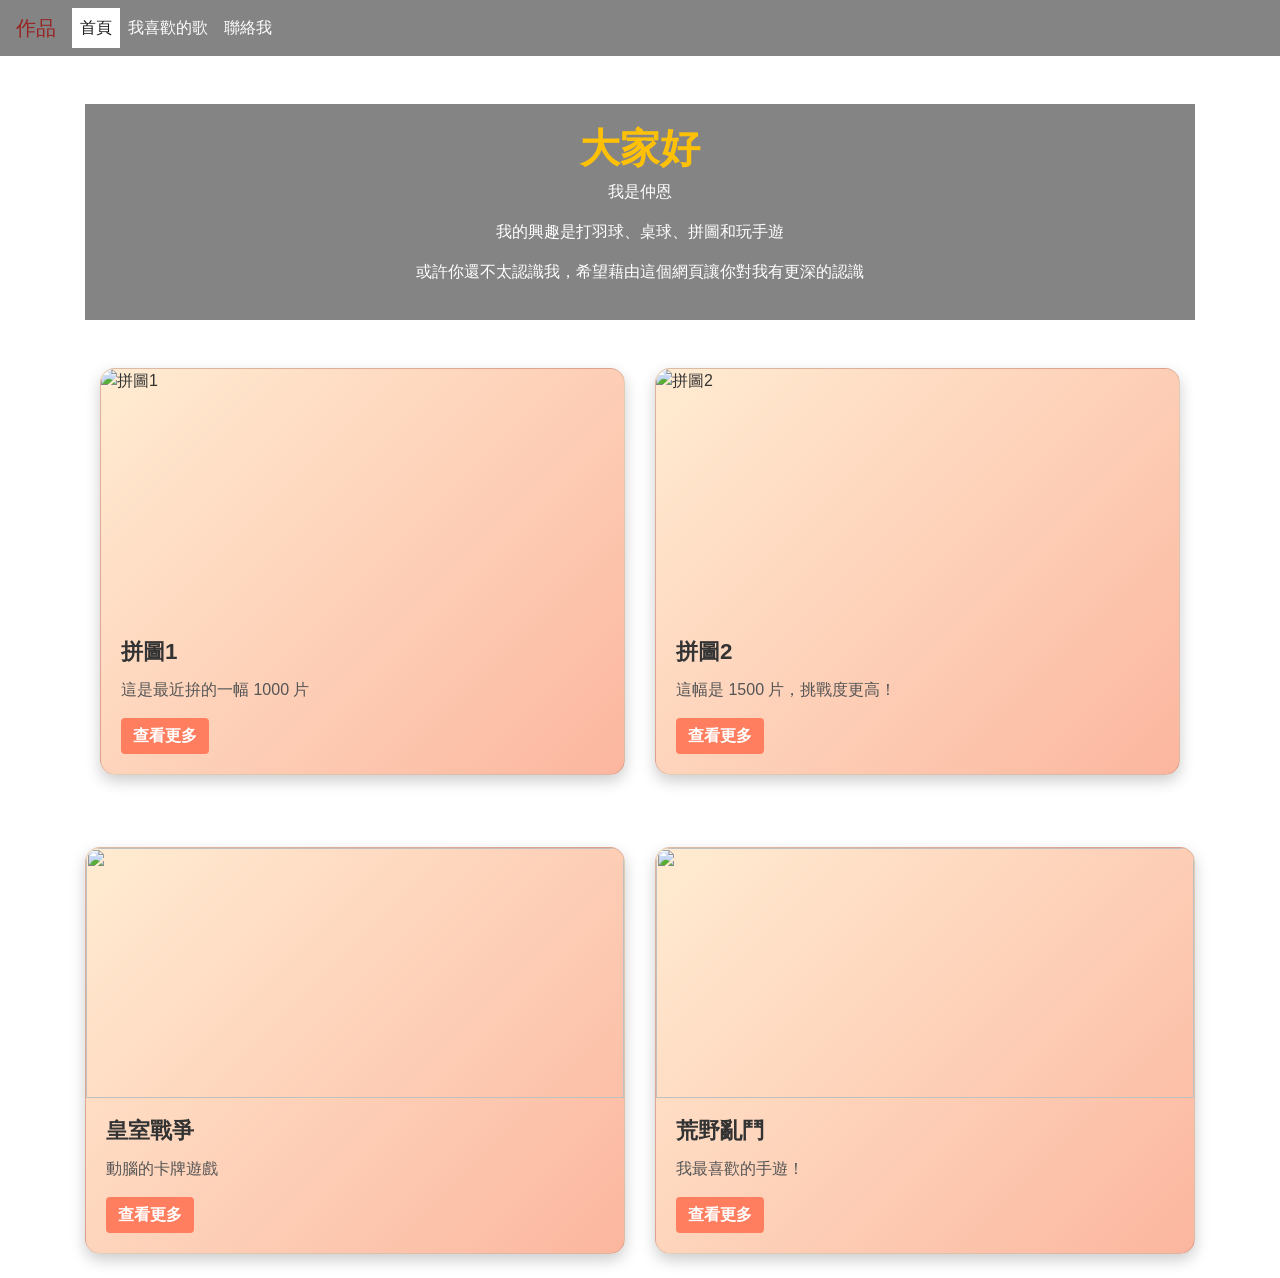
==== index.html @ d2b3e627 "Update index.html" ====
<!doctype html>
<html lang="en">
  <head>
    <!-- Required meta tags -->
    <meta charset="utf-8">
    <meta name="viewport" content="width=device-width, initial-scale=1, shrink-to-fit=no">

    <!-- Bootstrap CSS -->
    <link rel="stylesheet" href="https://cdn.jsdelivr.net/npm/bootstrap@4.6.2/dist/css/bootstrap.min.css" integrity="sha384-xOolHFLEh07PJGoPkLv1IbcEPTNtaed2xpHsD9ESMhqIYd0nLMwNLD69Npy4HI+N" crossorigin="anonymous">
<link rel="stylesheet" href="rwd.css">
    <title>網站主題：仲恩的個人網頁</title>
  </head>
  <body>
    <div class="top">
      <nav class="navbar navbar-expand-lg navbar-light mbg">
        <a class="navbar-brand" href="作品.html">  作品</a>
        <button class="navbar-toggler" type="button" data-toggle="collapse" data-target="#navbarNavDropdown" aria-controls="navbarNavDropdown" aria-expanded="false" aria-label="Toggle navigation">
          <span class="navbar-toggler-icon"></span>
        </button>
        <div class="collapse navbar-collapse" id="navbarNavDropdown">
          <ul class="navbar-nav">
            <li class="nav-item active">
              <a class="nav-link" href="index.html">首頁 <span class="sr-only">(current)</span></a>
            </li>
            <li class="nav-item">
              <a class="nav-link" href="我喜歡的歌.html">我喜歡的歌</a>
            </li>
            <li class="nav-item">
              <a class="nav-link" href="聯絡我.html">聯絡我</a>
            </li>
          </ul>
        </div>
      </nav>
    </div>


    <div class="container ">
        <div class="row">
            <div class="col-12">
                <div class="box text-center mt-5 text-white">
                    <h3 class="text-warning font-weight-bold" style="font-size: 2.5rem;">大家好</h3>
                    
                    <p>我是仲恩</p>
                    <p>我的興趣是打羽球、桌球、拼圖和玩手遊</p>
                    <p>或許你還不太認識我，希望藉由這個網頁讓你對我有更深的認識</p>
                </div>
            </div>
        </div>
    <div>
      <style>
  .card {
    border-radius: 15px;
    box-shadow: 0 4px 12px rgba(0, 0, 0, 0.15);
    transition: transform 0.3s, box-shadow 0.3s;
  }

  .card:hover {
    transform: translateY(-5px);
    box-shadow: 0 8px 20px rgba(0, 0, 0, 0.25);
  }

  .card-img-top {
    border-top-left-radius: 15px;
    border-top-right-radius: 15px;
    height: 250px;
    object-fit: cover;
  }

  .card-title {
    font-weight: bold;
    font-size: 1.3rem;
  }

  .card-text {
    color: #555;
  }

  .btn-primary {
    background-color: #007bff;
    border: none;
    transition: background-color 0.3s;
  }

  .btn-primary:hover {
    background-color: #0056b3;
  }
</style>

<div class="container mt-5">
  <div class="row">
    <!-- 第一張卡片 -->
    <div class="col-md-6 mb-4">
      <div class="card h-100">
        <img src="image/1747643511214 (1).jpg" class="card-img-top" alt="拼圖1">
        <div class="card-body">
          <h5 class="card-title">拼圖1</h5>
          <p class="card-text">這是最近拚的一幅 1000 片</p>
          <a class="btn btn-primary" data-toggle="collapse" href="#more1" role="button" aria-expanded="false" aria-controls="more1">
      查看更多
    </a>

    <!-- 隱藏的內容 -->
    <div class="collapse mt-3" id="more1">
      <div class="card card-body bg-light">
       幽默逗趣的 HEYE 來自德國的拼圖品牌,HEYE 的拼圖充滿無限的想像空間！
專業漫畫家巧妙地將歷史化為一幕幕幽默劇場，用生動的表情和逗趣的動作，在拼圖中講述扣人心弦的故事；更把枯燥的地理變成妙趣橫生的知識冒險。
每一片拼圖，都是跳躍在畫面中的創意，讓你在拼湊過程中發現驚喜，享受歡樂！
      </div>
    </div>
  

        </div>
      </div>
    </div>

    <!-- 第二張卡片 -->
    <div class="col-md-6 mb-4">
      <div class="card h-100">
        <img src="image/987.png" class="card-img-top" alt="拼圖2">
        <div class="card-body">
          <h5 class="card-title">拼圖2</h5>
          <p class="card-text">這幅是 1500 片，挑戰度更高！</p>
          <a class="btn btn-primary" data-toggle="collapse" href="#more2" role="button" aria-expanded="false" aria-controls="more2">
      查看更多
    </a>

    <!-- 隱藏的內容 -->
    <div class="collapse mt-3" id="more2">
      <div class="card card-body bg-light">
        這幅拼圖是動物圖，畫面有白老虎，拼起來時非常放鬆。總共花了我三天時間完成，是目前我最喜歡的一幅！
      </div>
    </div>
  </div>
</div>
        </div>
      </div>
    </div>
  </div>
</div>
<style>
  .card {
    background: linear-gradient(135deg, #ffecd2 0%, #fcb69f 100%);
    color: #333;
    border-radius: 15px;
    box-shadow: 0 6px 15px rgba(0, 0, 0, 0.2);
    transition: transform 0.3s ease, box-shadow 0.3s ease;
  }

  .card:hover {
    transform: scale(1.03);
    box-shadow: 0 10px 25px rgba(0, 0, 0, 0.3);
  }

  .card-img-top {
    height: 250px;
    object-fit: cover;
    border-top-left-radius: 15px;
    border-top-right-radius: 15px;
  }

  .card-title {
    font-weight: bold;
    font-size: 1.4rem;
  }

  .btn-primary {
    background-color: #ff7e5f;
    border: none;
    font-weight: bold;
  }

  .btn-primary:hover {
    background-color: #eb6750;
  }
</style>
<div class="container mt-5">
  <div class="row">
    <!-- 第一張卡片 -->
    <div class="col-md-6 mb-4">
      <div class="card h-100">
        <img src="image/74066bfb0d1c636684b44f51f711irj5.jpg" class="card-img-top" alt="">
        <div class="card-body">
          <h5 class="card-title">皇室戰爭</h5>
          <p class="card-text">動腦的卡牌遊戲</p>
          <a class="btn btn-primary" data-toggle="collapse" href="#more3" role="button" aria-expanded="false" aria-controls="more3">
      查看更多
    </a>

    <!-- 隱藏的內容 -->
    <div class="collapse mt-3" id="more3">
      <div class="card card-body bg-light">
       《部落衝突：皇室戰爭》,簡稱《皇室戰爭》,是一款免費增值的手機戰略遊戲。該遊戲衍生自《部落衝突》,融合了交換卡片、塔防和MOBA等多種元素。遊戲由芬蘭游戲公司Supercell研發,並於2016年3月2日全球發行。遊戲採用Q版畫風。
      </div>
    </div>
  

        </div>
      </div>
    </div>

    <!-- 第二張卡片 -->
    <div class="col-md-6 mb-4">
      <div class="card h-100">
        <img src="image/4419098.jpg" class="card-img-top" alt="">
        <div class="card-body">
          <h5 class="card-title">荒野亂鬥</h5>
          <p class="card-text">我最喜歡的手遊！</p>
          <a class="btn btn-primary" data-toggle="collapse" href="#more4" role="button" aria-expanded="false" aria-controls="more4">
      查看更多
    </a>

    <!-- 隱藏的內容 -->
    <div class="collapse mt-3" id="more4">
      <div class="card card-body bg-light">
        《荒野亂鬥》是由芬蘭電子遊戲開發商Supercell公司開發和發布的一款的手機實時戰略第三人稱射擊遊戲。 2017年6月14日,Supercell通過YouTube上的直播宣布了這款遊戲。它於2017年6月15日在加拿大的iOS應用商店上架,並於2018年1月19日進行公測。
      </div>
    </div>
  </div>
</div>
        </div>
      </div>
    </div>
  </div>
</div>


  


    <!-- Optional JavaScript; choose one of the two! -->

    <!-- Option 1: jQuery and Bootstrap Bundle (includes Popper) -->
    <script src="https://cdn.jsdelivr.net/npm/jquery@3.5.1/dist/jquery.slim.min.js" integrity="sha384-DfXdz2htPH0lsSSs5nCTpuj/zy4C+OGpamoFVy38MVBnE+IbbVYUew+OrCXaRkfj" crossorigin="anonymous"></script>
    <script src="https://cdn.jsdelivr.net/npm/bootstrap@4.6.2/dist/js/bootstrap.bundle.min.js" integrity="sha384-Fy6S3B9q64WdZWQUiU+q4/2Lc9npb8tCaSX9FK7E8HnRr0Jz8D6OP9dO5Vg3Q9ct" crossorigin="anonymous"></script>

    <!-- Option 2: Separate Popper and Bootstrap JS -->
    <!--
    <script src="https://cdn.jsdelivr.net/npm/jquery@3.5.1/dist/jquery.slim.min.js" integrity="sha384-DfXdz2htPH0lsSSs5nCTpuj/zy4C+OGpamoFVy38MVBnE+IbbVYUew+OrCXaRkfj" crossorigin="anonymous"></script>
    <script src="https://cdn.jsdelivr.net/npm/popper.js@1.16.1/dist/umd/popper.min.js" integrity="sha384-9/reFTGAW83EW2RDu2S0VKaIzap3H66lZH81PoYlFhbGU+6BZp6G7niu735Sk7lN" crossorigin="anonymous"></script>
    <script src="https://cdn.jsdelivr.net/npm/bootstrap@4.6.2/dist/js/bootstrap.min.js" integrity="sha384-+sLIOodYLS7CIrQpBjl+C7nPvqq+FbNUBDunl/OZv93DB7Ln/533i8e/mZXLi/P+" crossorigin="anonymous"></script>
    -->
  </body>
</html>
---- rwd.css ----
body{
    background-image: url(image/b70b7fd0-4b43-469c-9d87-980e8a7b8453.jpg);
    background-size: cover;
    background-attachment: fixed;
    background-position: center bottom;
    background-repeat: no-repeat;
    background-color: white;
}
.mbg{
    background-color: rgba(50, 50, 50, 0.6)
}
.navbar-light .navbar-brand {
    color: #992222;
}
.navbar-light .navbar-nav .nav-link  { /*選單文字的顏色*/
	color: #FFFFFF;
}

.navbar-light .navbar-nav .nav-link:hover { /*選單文字 hover*/
	color: rgb(150, 150, 102);
}
.navbar-light .navbar-brand:focus, .navbar-light .navbar-brand:hover {
    color: rgba(170, 97, 23, 0.9);
}
.navbar-light .navbar-nav .active>.nav-link, .navbar-light .navbar-nav .nav-link.active, .navbar-light .navbar-nav .nav-link.show, .navbar-light .navbar-nav .show>.nav-link {
    color: rgba(255, 255, 255, 0.9);
}
.navbar-light .navbar-nav .nav-link:focus, .navbar-light .navbar-nav .nav-link:hover {
    color: rgb(150, 150, 102);
}
.box {
    background-color: rgba(50, 50, 50, 0.6);
    padding: 20px;
}
.navbar-light .navbar-brand:hover {
    color: #1f91cb;
}
.navbar-light .navbar-nav .active>.nav-link, .navbar-light .navbar-nav .nav-link.active, .navbar-light .navbar-nav .nav-link.show, .navbar-light .navbar-nav .show>.nav-link{
	background-color: #FFFFFF;
	color: rgba(0,0,0,.9);
}
.my_photo{
 width:160px;
}
.contract ul{
    padding:0;
    list-style: none;
}
.contract ul li{
    padding:20px 40px;
    display: inline-block;
    font-size: 30px;
}
.contract ul li a{
    color: rgb(255, 255, 255);
     
}
.contract ul li a:hover{
    color: rgb(205, 205, 31);
     
}
.pokempn{
    width:400px;
    padding: 20px;
   
}
.card {
    background: linear-gradient(135deg, #ffecd2 0%, #fcb69f 100%);
    color: #333;
    border-radius: 15px;
    box-shadow: 0 6px 15px rgba(0, 0, 0, 0.2);
    transition: transform 0.3s ease, box-shadow 0.3s ease;
  }

  .card:hover {
    transform: scale(1.03);
    box-shadow: 0 10px 25px rgba(0, 0, 0, 0.3);
  }

  .card-img-top {
    height: 250px;
    object-fit: cover;
    border-top-left-radius: 15px;
    border-top-right-radius: 15px;
  }

  .card-title {
    font-weight: bold;
    font-size: 1.4rem;
  }

  .btn-primary {
    background-color: #ff7e5f;
    border: none;
    font-weight: bold;
  }

  .btn-primary:hover {
    background-color: #eb6750;
  }
  
.icon { 
position: fixed; 
left: 0%; 
top: 80%; 
width: 75px; 

height: 75px; 
background: linear-gradient(to bottom, #FD9C36 0%, #FCBE5C 80%); 
border-radius: 10px; 
box-shadow: 0px 2px 5px rgba(0, 0, 0, 3); 
transform: translate(-50%, -50%); 
} 
.water { 
position: absolute; 
bottom: 0; 
background: rgba(0,190,177,.4); 
width: 75px; 
}
.wavel { 
height: 22px; 
border-top-right-radius: 100% 0px; 
border-top-left-radius: 100% 20px; 
border-bottom-right-radius: 20px; 
border-bottom-left-radius: 20px; 
} 
.wave2 { 
height: 25px; 
border-top-right-radius: 100% 5px; 
border-top-left-radius: 100% 5px; 
border-bottom-right-radius: 20px; 
border-bottom-left-radius: 20px; 
} 
.wave3 { 
height: 20px; 
border-top-right-radius: 100% 15px; 
border-top-left-radius: 100% 0px; 
border-bottom-right-radius: 20px; 
border-bottom-left-radius: 20px; 
} 
.boat { 
position: absolute; 
left: 50%; 
bottom: 8px; 
transform: translate(-50%, -50%); 
background: #EE6648; 
border-bottom-right-radius: 40px; 
border-bottom-left-radius: 40px; 
width: 50px; 
height: 15px; 
}
.sail1 { 
position: absolute; 
left: calc(50% + 12px); 
top: 28px; 
transform: translate(-50%, -50%); 
width: 0; 
height: 0; 
border-style: solid; 
border-width: 30px 0 0 25px; 
border-color: transparent transparent transparent #FFF8ED; 
} 
.sail2 { 
position: absolute; 
left: calc(50% - 14px); 
top: 32px; 
transform: translate(-50%,-50%); 
width: 0; 
height: 0; 
border-style: solid; 
border-width: 0 0 22px 22px; 
border-color: transparent transparent  #FFF8ED transparent; 
} 
.icon { 

animation-name: boxmove;
animation-duration:2s;
animation-iteration-count: infinite; 
animation-direction: alternate;
} 
@keyframes boxmove { 
0% { 
left:100px; 
background:#183; 
} 
25%{ 
background:#388; 
} 
50%{ 
background:#b11; 
transform: scale(2.25) rotate(-350deg); 

} 
100%{ 
left:300px; 
background:#f95;
}
 
}
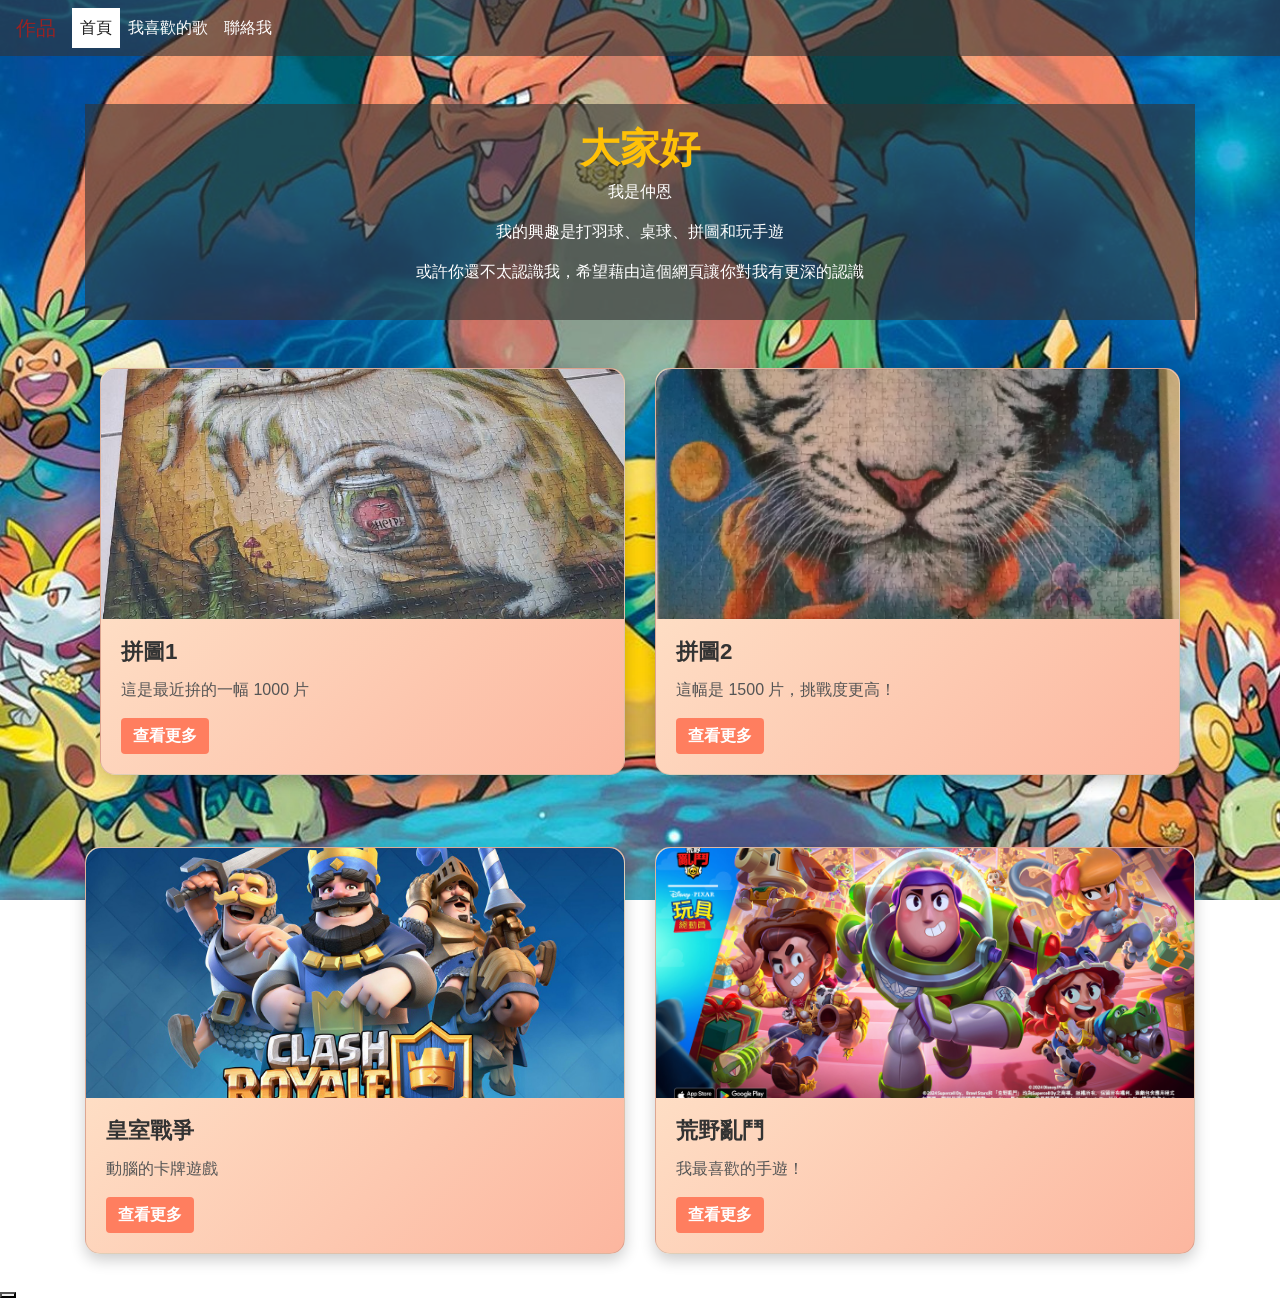
==== commit 0d45664c: "Update index.html" ====
--- a/index.html
+++ b/index.html
@@ -222,6 +222,23 @@
     </div>
   </div>
 </div>
+   <script src="https://ajax.googleapis.com/ajax/libs/jquery/3.3.1/jquery.min.js"></script>
+
+<button type="button" id="BackTop" class="toTop-arrow"></button>
+<script>
+$(function(){
+$('#BackTop').click(function(){
+$('html,body').animate({scrollTop:0}, 333);
+});
+$(window).scroll(function() {
+if ( $(this).scrollTop() > 300 ){
+$('#BackTop').fadeIn(222);
+} else {
+$('#BackTop').stop().fadeOut(222);
+}
+}).scroll();
+});
+</script>
 
 
   
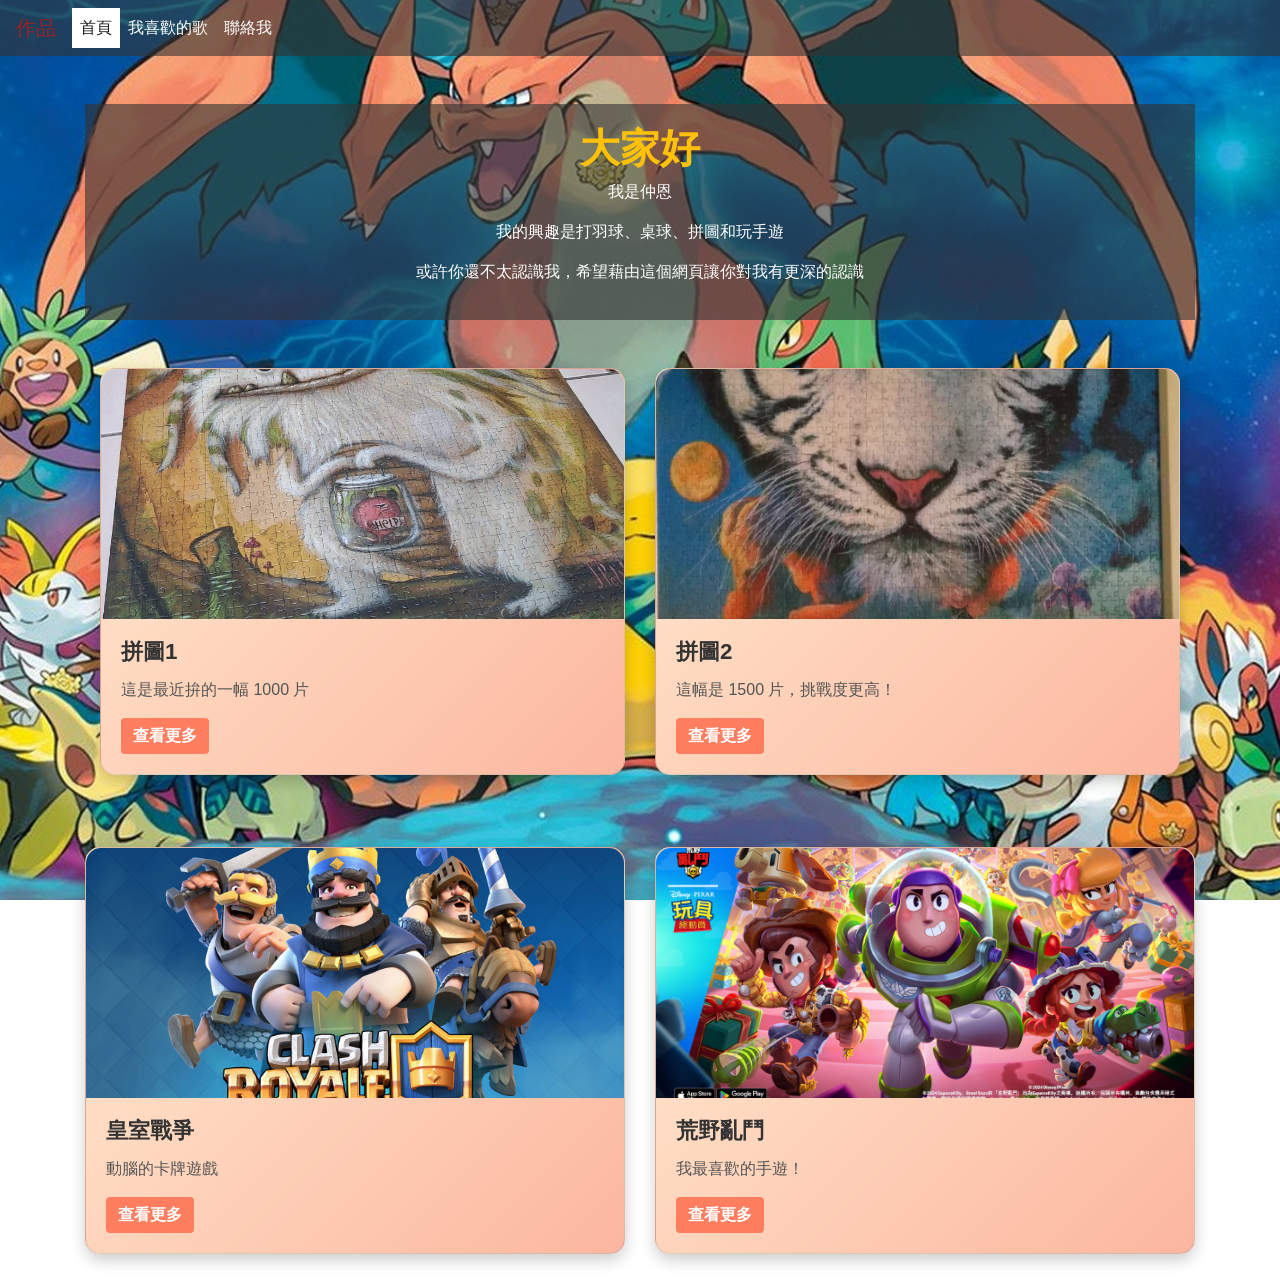
==== commit 4c2d9b3d: "Update index.html" ====
--- a/index.html
+++ b/index.html
@@ -48,6 +48,28 @@
         </div>
     <div>
       <style>
+       #BackTop {
+  position: fixed;
+  bottom: 30px;
+  right: 30px;
+  width: 50px;
+  height: 50px;
+  background: #007bff;
+  color: white;
+  border: none;
+  border-radius: 50%;
+  display: none;
+  cursor: pointer;
+  font-size: 24px;
+  z-index: 9999;
+}
+
+#BackTop::before {
+  content: "↑";
+  display: block;
+  text-align: center;
+  line-height: 50px;
+}
   .card {
     border-radius: 15px;
     box-shadow: 0 4px 12px rgba(0, 0, 0, 0.15);
--- a/rwd.css
+++ b/rwd.css
@@ -197,3 +197,36 @@
 }
  
 }
+/* 40px */
+.toTop-arrow {
+width: 2.5rem;
+height: 2.5rem;
+padding: 0;
+margin: 0;
+border: 0;
+border-radius: 33%;
+opacity: 0.6;
+background: #000;
+cursor: pointer;
+position:fixed;
+right: 1rem;
+bottom: 1rem;
+display: none;
+}
+.toTop-arrow::before, .toTop-arrow::after {
+width: 18px;
+height: 5px;
+border-radius: 3px;
+background: #f90;
+position: absolute;
+content: "";
+}
+.toTop-arrow::before {
+transform: rotate(-45deg) translate(0, -50%);
+left: 0.5rem;
+}
+.toTop-arrow::after {
+transform: rotate(45deg) translate(0, -50%);
+right: 0.5rem;
+}
+.toTop-arrow:focus {outline: none;}
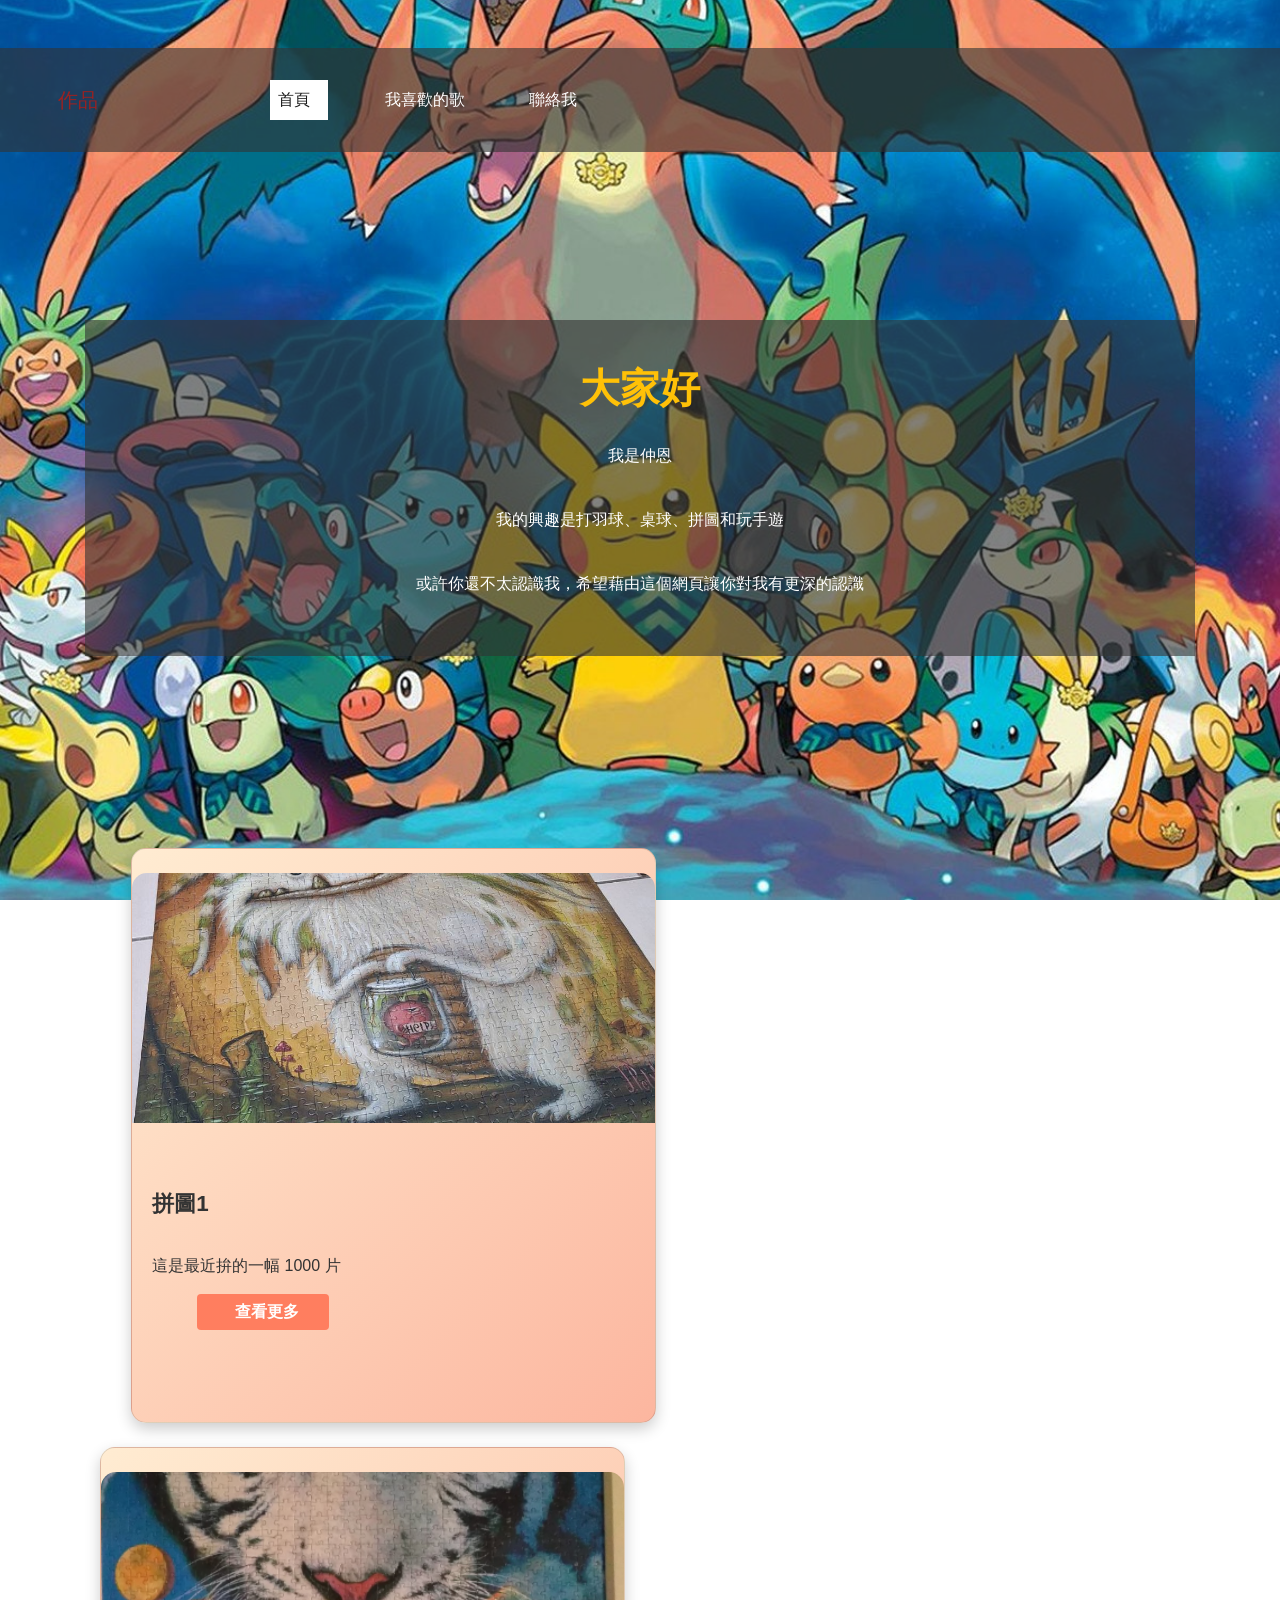
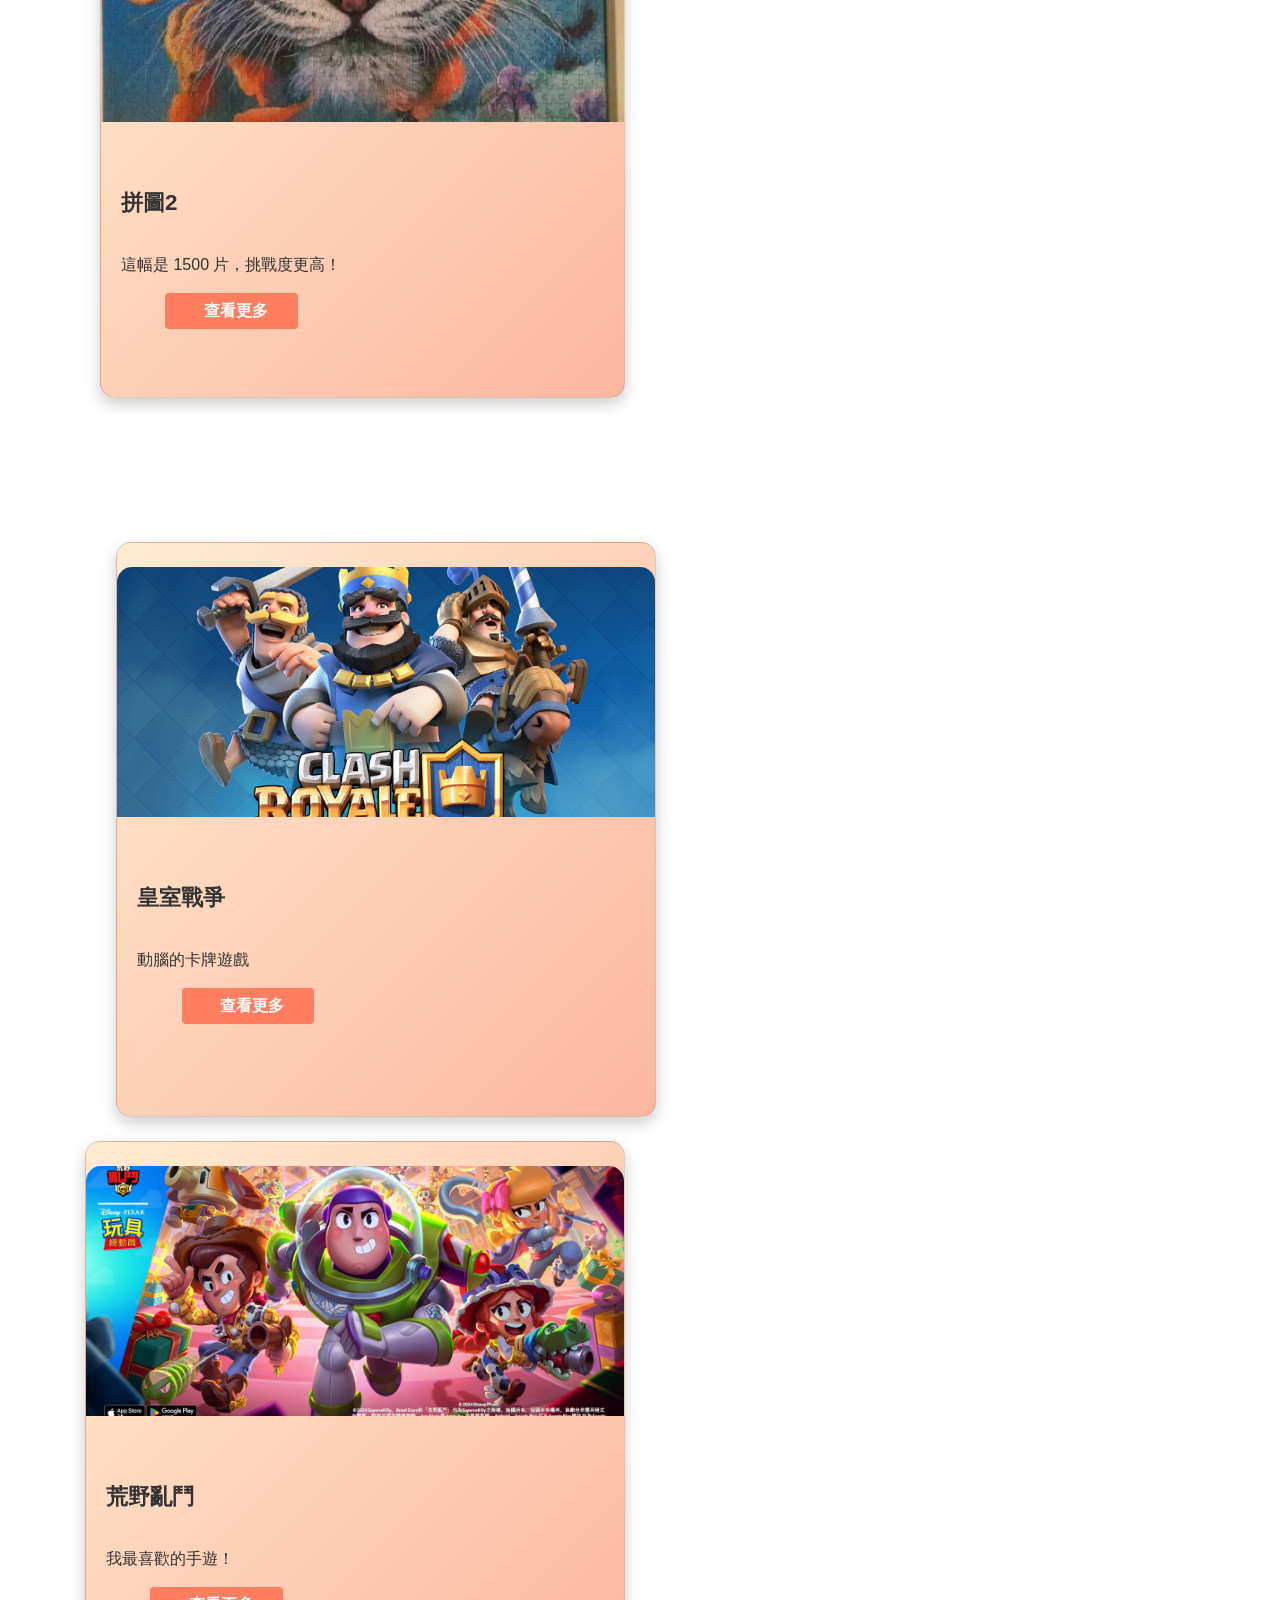
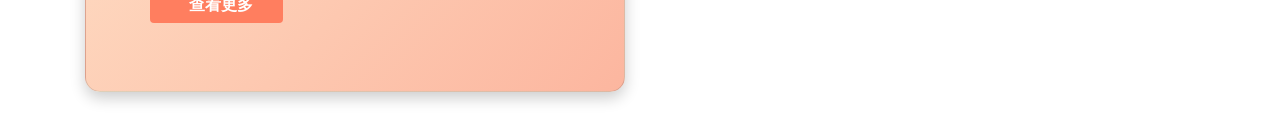
==== commit 876d2827: "Create index.html" ====
--- a/index.html
+++ b/index.html
@@ -1,282 +1,260 @@
- <!doctype html>
-<html lang="en">
-  <head>
-    <!-- Required meta tags -->
-    <meta charset="utf-8">
-    <meta name="viewport" content="width=device-width, initial-scale=1, shrink-to-fit=no">
-
-    <!-- Bootstrap CSS -->
-    <link rel="stylesheet" href="https://cdn.jsdelivr.net/npm/bootstrap@4.6.2/dist/css/bootstrap.min.css" integrity="sha384-xOolHFLEh07PJGoPkLv1IbcEPTNtaed2xpHsD9ESMhqIYd0nLMwNLD69Npy4HI+N" crossorigin="anonymous">
-<link rel="stylesheet" href="rwd.css">
-    <title>網站主題：仲恩的個人網頁</title>
-  </head>
-  <body>
-    <div class="top">
-      <nav class="navbar navbar-expand-lg navbar-light mbg">
-        <a class="navbar-brand" href="作品.html">  作品</a>
-        <button class="navbar-toggler" type="button" data-toggle="collapse" data-target="#navbarNavDropdown" aria-controls="navbarNavDropdown" aria-expanded="false" aria-label="Toggle navigation">
-          <span class="navbar-toggler-icon"></span>
-        </button>
-        <div class="collapse navbar-collapse" id="navbarNavDropdown">
-          <ul class="navbar-nav">
-            <li class="nav-item active">
-              <a class="nav-link" href="index.html">首頁 <span class="sr-only">(current)</span></a>
-            </li>
-            <li class="nav-item">
-              <a class="nav-link" href="我喜歡的歌.html">我喜歡的歌</a>
-            </li>
-            <li class="nav-item">
-              <a class="nav-link" href="聯絡我.html">聯絡我</a>
-            </li>
-          </ul>
-        </div>
-      </nav>
-    </div>
-
-
-    <div class="container ">
-        <div class="row">
-            <div class="col-12">
-                <div class="box text-center mt-5 text-white">
-                    <h3 class="text-warning font-weight-bold" style="font-size: 2.5rem;">大家好</h3>
-                    
-                    <p>我是仲恩</p>
-                    <p>我的興趣是打羽球、桌球、拼圖和玩手遊</p>
-                    <p>或許你還不太認識我，希望藉由這個網頁讓你對我有更深的認識</p>
-                </div>
-            </div>
-        </div>
-    <div>
-      <style>
-       #BackTop {
-  position: fixed;
-  bottom: 30px;
-  right: 30px;
-  width: 50px;
-  height: 50px;
-  background: #007bff;
-  color: white;
-  border: none;
-  border-radius: 50%;
-  display: none;
-  cursor: pointer;
-  font-size: 24px;
-  z-index: 9999;
-}
-
-#BackTop::before {
-  content: "↑";
-  display: block;
-  text-align: center;
-  line-height: 50px;
-}
-  .card {
-    border-radius: 15px;
-    box-shadow: 0 4px 12px rgba(0, 0, 0, 0.15);
-    transition: transform 0.3s, box-shadow 0.3s;
-  }
-
-  .card:hover {
-    transform: translateY(-5px);
-    box-shadow: 0 8px 20px rgba(0, 0, 0, 0.25);
-  }
-
-  .card-img-top {
-    border-top-left-radius: 15px;
-    border-top-right-radius: 15px;
-    height: 250px;
-    object-fit: cover;
-  }
-
-  .card-title {
-    font-weight: bold;
-    font-size: 1.3rem;
-  }
-
-  .card-text {
-    color: #555;
-  }
-
-  .btn-primary {
-    background-color: #007bff;
-    border: none;
-    transition: background-color 0.3s;
-  }
-
-  .btn-primary:hover {
-    background-color: #0056b3;
-  }
-</style>
-
-<div class="container mt-5">
-  <div class="row">
-    <!-- 第一張卡片 -->
-    <div class="col-md-6 mb-4">
-      <div class="card h-100">
-        <img src="image/1747643511214 (1).jpg" class="card-img-top" alt="拼圖1">
-        <div class="card-body">
-          <h5 class="card-title">拼圖1</h5>
-          <p class="card-text">這是最近拚的一幅 1000 片</p>
-          <a class="btn btn-primary" data-toggle="collapse" href="#more1" role="button" aria-expanded="false" aria-controls="more1">
-      查看更多
-    </a>
-
-    <!-- 隱藏的內容 -->
-    <div class="collapse mt-3" id="more1">
-      <div class="card card-body bg-light">
-       幽默逗趣的 HEYE 來自德國的拼圖品牌,HEYE 的拼圖充滿無限的想像空間！
-專業漫畫家巧妙地將歷史化為一幕幕幽默劇場，用生動的表情和逗趣的動作，在拼圖中講述扣人心弦的故事；更把枯燥的地理變成妙趣橫生的知識冒險。
-每一片拼圖，都是跳躍在畫面中的創意，讓你在拼湊過程中發現驚喜，享受歡樂！
-      </div>
-    </div>
-  
-
-        </div>
-      </div>
-    </div>
-
-    <!-- 第二張卡片 -->
-    <div class="col-md-6 mb-4">
-      <div class="card h-100">
-        <img src="image/987.png" class="card-img-top" alt="拼圖2">
-        <div class="card-body">
-          <h5 class="card-title">拼圖2</h5>
-          <p class="card-text">這幅是 1500 片，挑戰度更高！</p>
-          <a class="btn btn-primary" data-toggle="collapse" href="#more2" role="button" aria-expanded="false" aria-controls="more2">
-      查看更多
-    </a>
-
-    <!-- 隱藏的內容 -->
-    <div class="collapse mt-3" id="more2">
-      <div class="card card-body bg-light">
-        這幅拼圖是動物圖，畫面有白老虎，拼起來時非常放鬆。總共花了我三天時間完成，是目前我最喜歡的一幅！
-      </div>
-    </div>
-  </div>
-</div>
-        </div>
-      </div>
-    </div>
-  </div>
-</div>
-<style>
-  .card {
-    background: linear-gradient(135deg, #ffecd2 0%, #fcb69f 100%);
-    color: #333;
-    border-radius: 15px;
-    box-shadow: 0 6px 15px rgba(0, 0, 0, 0.2);
-    transition: transform 0.3s ease, box-shadow 0.3s ease;
-  }
-
-  .card:hover {
-    transform: scale(1.03);
-    box-shadow: 0 10px 25px rgba(0, 0, 0, 0.3);
-  }
-
-  .card-img-top {
-    height: 250px;
-    object-fit: cover;
-    border-top-left-radius: 15px;
-    border-top-right-radius: 15px;
-  }
-
-  .card-title {
-    font-weight: bold;
-    font-size: 1.4rem;
-  }
-
-  .btn-primary {
-    background-color: #ff7e5f;
-    border: none;
-    font-weight: bold;
-  }
-
-  .btn-primary:hover {
-    background-color: #eb6750;
-  }
-</style>
-<div class="container mt-5">
-  <div class="row">
-    <!-- 第一張卡片 -->
-    <div class="col-md-6 mb-4">
-      <div class="card h-100">
-        <img src="image/74066bfb0d1c636684b44f51f711irj5.jpg" class="card-img-top" alt="">
-        <div class="card-body">
-          <h5 class="card-title">皇室戰爭</h5>
-          <p class="card-text">動腦的卡牌遊戲</p>
-          <a class="btn btn-primary" data-toggle="collapse" href="#more3" role="button" aria-expanded="false" aria-controls="more3">
-      查看更多
-    </a>
-
-    <!-- 隱藏的內容 -->
-    <div class="collapse mt-3" id="more3">
-      <div class="card card-body bg-light">
-       《部落衝突：皇室戰爭》,簡稱《皇室戰爭》,是一款免費增值的手機戰略遊戲。該遊戲衍生自《部落衝突》,融合了交換卡片、塔防和MOBA等多種元素。遊戲由芬蘭游戲公司Supercell研發,並於2016年3月2日全球發行。遊戲採用Q版畫風。
-      </div>
-    </div>
-  
-
-        </div>
-      </div>
-    </div>
-
-    <!-- 第二張卡片 -->
-    <div class="col-md-6 mb-4">
-      <div class="card h-100">
-        <img src="image/4419098.jpg" class="card-img-top" alt="">
-        <div class="card-body">
-          <h5 class="card-title">荒野亂鬥</h5>
-          <p class="card-text">我最喜歡的手遊！</p>
-          <a class="btn btn-primary" data-toggle="collapse" href="#more4" role="button" aria-expanded="false" aria-controls="more4">
-      查看更多
-    </a>
-
-    <!-- 隱藏的內容 -->
-    <div class="collapse mt-3" id="more4">
-      <div class="card card-body bg-light">
-        《荒野亂鬥》是由芬蘭電子遊戲開發商Supercell公司開發和發布的一款的手機實時戰略第三人稱射擊遊戲。 2017年6月14日,Supercell通過YouTube上的直播宣布了這款遊戲。它於2017年6月15日在加拿大的iOS應用商店上架,並於2018年1月19日進行公測。
-      </div>
-    </div>
-  </div>
-</div>
-        </div>
-      </div>
-    </div>
-  </div>
-</div>
-   <script src="https://ajax.googleapis.com/ajax/libs/jquery/3.3.1/jquery.min.js"></script>
-
-<button type="button" id="BackTop" class="toTop-arrow"></button>
-<script>
-$(function(){
-$('#BackTop').click(function(){
-$('html,body').animate({scrollTop:0}, 333);
-});
-$(window).scroll(function() {
-if ( $(this).scrollTop() > 300 ){
-$('#BackTop').fadeIn(222);
-} else {
-$('#BackTop').stop().fadeOut(222);
-}
-}).scroll();
-});
-</script>
-
-
-  
-
-
-    <!-- Optional JavaScript; choose one of the two! -->
-
-    <!-- Option 1: jQuery and Bootstrap Bundle (includes Popper) -->
-    <script src="https://cdn.jsdelivr.net/npm/jquery@3.5.1/dist/jquery.slim.min.js" integrity="sha384-DfXdz2htPH0lsSSs5nCTpuj/zy4C+OGpamoFVy38MVBnE+IbbVYUew+OrCXaRkfj" crossorigin="anonymous"></script>
-    <script src="https://cdn.jsdelivr.net/npm/bootstrap@4.6.2/dist/js/bootstrap.bundle.min.js" integrity="sha384-Fy6S3B9q64WdZWQUiU+q4/2Lc9npb8tCaSX9FK7E8HnRr0Jz8D6OP9dO5Vg3Q9ct" crossorigin="anonymous"></script>
-
-    <!-- Option 2: Separate Popper and Bootstrap JS -->
-    <!--
-    <script src="https://cdn.jsdelivr.net/npm/jquery@3.5.1/dist/jquery.slim.min.js" integrity="sha384-DfXdz2htPH0lsSSs5nCTpuj/zy4C+OGpamoFVy38MVBnE+IbbVYUew+OrCXaRkfj" crossorigin="anonymous"></script>
-    <script src="https://cdn.jsdelivr.net/npm/popper.js@1.16.1/dist/umd/popper.min.js" integrity="sha384-9/reFTGAW83EW2RDu2S0VKaIzap3H66lZH81PoYlFhbGU+6BZp6G7niu735Sk7lN" crossorigin="anonymous"></script>
-    <script src="https://cdn.jsdelivr.net/npm/bootstrap@4.6.2/dist/js/bootstrap.min.js" integrity="sha384-+sLIOodYLS7CIrQpBjl+C7nPvqq+FbNUBDunl/OZv93DB7Ln/533i8e/mZXLi/P+" crossorigin="anonymous"></script>
-    -->
-  </body>
-</html>
+ <!doctype html>
+<html lang="en">
+  <head>
+    <!-- Required meta tags -->
+    <meta charset="utf-8">
+    <meta name="viewport" content="width=device-width, initial-scale=1, shrink-to-fit=no">
+
+    <!-- Bootstrap CSS -->
+    <link rel="stylesheet" href="https://cdn.jsdelivr.net/npm/bootstrap@4.6.2/dist/css/bootstrap.min.css" integrity="sha384-xOolHFLEh07PJGoPkLv1IbcEPTNtaed2xpHsD9ESMhqIYd0nLMwNLD69Npy4HI+N" crossorigin="anonymous">
+<link rel="stylesheet" href="rwd.css">
+    <title>網站主題：仲恩的個人網頁</title>
+  </head>
+  <body>
+    <div class="top">
+      <nav class="navbar navbar-expand-lg navbar-light mbg">
+        <a class="navbar-brand" href="作品.html">  作品</a>
+        <button class="navbar-toggler" type="button" data-toggle="collapse" data-target="#navbarNavDropdown" aria-controls="navbarNavDropdown" aria-expanded="false" aria-label="Toggle navigation">
+          <span class="navbar-toggler-icon"></span>
+        </button>
+        <div class="collapse navbar-collapse" id="navbarNavDropdown">
+          <ul class="navbar-nav">
+            <li class="nav-item active">
+              <a class="nav-link" href="index.html">首頁 <span class="sr-only">(current)</span></a>
+            </li>
+            <li class="nav-item">
+              <a class="nav-link" href="我喜歡的歌.html">我喜歡的歌</a>
+            </li>
+            <li class="nav-item">
+              <a class="nav-link" href="聯絡我.html">聯絡我</a>
+            </li>
+          </ul>
+        </div>
+      </nav>
+    </div>
+
+
+    <div class="container ">
+        <div class="row">
+            <div class="col-12">
+                <div class="box text-center mt-5 text-white">
+                    <h3 class="text-warning font-weight-bold" style="font-size: 2.5rem;">大家好</h3>
+                    
+                    <p>我是仲恩</p>
+                    <p>我的興趣是打羽球、桌球、拼圖和玩手遊</p>
+                    <p>或許你還不太認識我，希望藉由這個網頁讓你對我有更深的認識</p>
+                </div>
+            </div>
+        </div>
+    <div>
+      <style>
+  .card {
+    border-radius: 15px;
+    box-shadow: 0 4px 12px rgba(0, 0, 0, 0.15);
+    transition: transform 0.3s, box-shadow 0.3s;
+  }
+
+  .card:hover {
+    transform: translateY(-5px);
+    box-shadow: 0 8px 20px rgba(0, 0, 0, 0.25);
+  }
+
+  .card-img-top {
+    border-top-left-radius: 15px;
+    border-top-right-radius: 15px;
+    height: 250px;
+    object-fit: cover;
+  }
+
+  .card-title {
+    font-weight: bold;
+    font-size: 1.3rem;
+  }
+
+  .card-text {
+    color: #555;
+  }
+
+  .btn-primary {
+    background-color: #007bff;
+    border: none;
+    transition: background-color 0.3s;
+  }
+
+  .btn-primary:hover {
+    background-color: #0056b3;
+  }
+</style>
+
+<div class="container mt-5">
+  <div class="row">
+    <!-- 第一張卡片 -->
+    <div class="col-md-6 mb-4">
+      <div class="card h-100">
+        <img src="image/1747643511214 (1).jpg" class="card-img-top" alt="拼圖1">
+        <div class="card-body">
+          <h5 class="card-title">拼圖1</h5>
+          <p class="card-text">這是最近拚的一幅 1000 片</p>
+          <a class="btn btn-primary" data-toggle="collapse" href="#more1" role="button" aria-expanded="false" aria-controls="more1">
+      查看更多
+    </a>
+
+    <!-- 隱藏的內容 -->
+    <div class="collapse mt-3" id="more1">
+      <div class="card card-body bg-light">
+       幽默逗趣的 HEYE 來自德國的拼圖品牌,HEYE 的拼圖充滿無限的想像空間！
+專業漫畫家巧妙地將歷史化為一幕幕幽默劇場，用生動的表情和逗趣的動作，在拼圖中講述扣人心弦的故事；更把枯燥的地理變成妙趣橫生的知識冒險。
+每一片拼圖，都是跳躍在畫面中的創意，讓你在拼湊過程中發現驚喜，享受歡樂！
+      </div>
+    </div>
+  
+
+        </div>
+      </div>
+    </div>
+
+    <!-- 第二張卡片 -->
+    <div class="col-md-6 mb-4">
+      <div class="card h-100">
+        <img src="image/987.png" class="card-img-top" alt="拼圖2">
+        <div class="card-body">
+          <h5 class="card-title">拼圖2</h5>
+          <p class="card-text">這幅是 1500 片，挑戰度更高！</p>
+          <a class="btn btn-primary" data-toggle="collapse" href="#more2" role="button" aria-expanded="false" aria-controls="more2">
+      查看更多
+    </a>
+
+    <!-- 隱藏的內容 -->
+    <div class="collapse mt-3" id="more2">
+      <div class="card card-body bg-light">
+        這幅拼圖是動物圖，畫面有白老虎，拼起來時非常放鬆。總共花了我三天時間完成，是目前我最喜歡的一幅！
+      </div>
+    </div>
+  </div>
+</div>
+        </div>
+      </div>
+    </div>
+  </div>
+</div>
+<style>
+  .card {
+    background: linear-gradient(135deg, #ffecd2 0%, #fcb69f 100%);
+    color: #333;
+    border-radius: 15px;
+    box-shadow: 0 6px 15px rgba(0, 0, 0, 0.2);
+    transition: transform 0.3s ease, box-shadow 0.3s ease;
+  }
+
+  .card:hover {
+    transform: scale(1.03);
+    box-shadow: 0 10px 25px rgba(0, 0, 0, 0.3);
+  }
+
+  .card-img-top {
+    height: 250px;
+    object-fit: cover;
+    border-top-left-radius: 15px;
+    border-top-right-radius: 15px;
+  }
+
+  .card-title {
+    font-weight: bold;
+    font-size: 1.4rem;
+  }
+
+  .btn-primary {
+    background-color: #ff7e5f;
+    border: none;
+    font-weight: bold;
+  }
+
+  .btn-primary:hover {
+    background-color: #eb6750;
+  }
+</style>
+<div class="container mt-5">
+  <div class="row">
+    <!-- 第一張卡片 -->
+    <div class="col-md-6 mb-4">
+      <div class="card h-100">
+        <img src="image/74066bfb0d1c636684b44f51f711irj5.jpg" class="card-img-top" alt="">
+        <div class="card-body">
+          <h5 class="card-title">皇室戰爭</h5>
+          <p class="card-text">動腦的卡牌遊戲</p>
+          <a class="btn btn-primary" data-toggle="collapse" href="#more3" role="button" aria-expanded="false" aria-controls="more3">
+      查看更多
+    </a>
+
+    <!-- 隱藏的內容 -->
+    <div class="collapse mt-3" id="more3">
+      <div class="card card-body bg-light">
+       《部落衝突：皇室戰爭》,簡稱《皇室戰爭》,是一款免費增值的手機戰略遊戲。該遊戲衍生自《部落衝突》,融合了交換卡片、塔防和MOBA等多種元素。遊戲由芬蘭游戲公司Supercell研發,並於2016年3月2日全球發行。遊戲採用Q版畫風。
+      </div>
+    </div>
+  
+
+        </div>
+      </div>
+    </div>
+
+    <!-- 第二張卡片 -->
+    <div class="col-md-6 mb-4">
+      <div class="card h-100">
+        <img src="image/4419098.jpg" class="card-img-top" alt="">
+        <div class="card-body">
+          <h5 class="card-title">荒野亂鬥</h5>
+          <p class="card-text">我最喜歡的手遊！</p>
+          <a class="btn btn-primary" data-toggle="collapse" href="#more4" role="button" aria-expanded="false" aria-controls="more4">
+      查看更多
+    </a>
+
+    <!-- 隱藏的內容 -->
+    <div class="collapse mt-3" id="more4">
+      <div class="card card-body bg-light">
+        《荒野亂鬥》是由芬蘭電子遊戲開發商Supercell公司開發和發布的一款的手機實時戰略第三人稱射擊遊戲。 2017年6月14日,Supercell通過YouTube上的直播宣布了這款遊戲。它於2017年6月15日在加拿大的iOS應用商店上架,並於2018年1月19日進行公測。
+      </div>
+    </div>
+  </div>
+</div>
+        </div>
+      </div>
+    </div>
+  </div>
+</div>
+
+
+  
+
+
+    <!-- Optional JavaScript; choose one of the two! -->
+
+    <!-- Option 1: jQuery and Bootstrap Bundle (includes Popper) -->
+    <script src="https://cdn.jsdelivr.net/npm/jquery@3.5.1/dist/jquery.slim.min.js" integrity="sha384-DfXdz2htPH0lsSSs5nCTpuj/zy4C+OGpamoFVy38MVBnE+IbbVYUew+OrCXaRkfj" crossorigin="anonymous"></script>
+    <script src="https://cdn.jsdelivr.net/npm/bootstrap@4.6.2/dist/js/bootstrap.bundle.min.js" integrity="sha384-Fy6S3B9q64WdZWQUiU+q4/2Lc9npb8tCaSX9FK7E8HnRr0Jz8D6OP9dO5Vg3Q9ct" crossorigin="anonymous"></script>
+
+    <!-- Option 2: Separate Popper and Bootstrap JS -->
+    <!--
+    <script src="https://cdn.jsdelivr.net/npm/jquery@3.5.1/dist/jquery.slim.min.js" integrity="sha384-DfXdz2htPH0lsSSs5nCTpuj/zy4C+OGpamoFVy38MVBnE+IbbVYUew+OrCXaRkfj" crossorigin="anonymous"></script>
+    <script src="https://cdn.jsdelivr.net/npm/popper.js@1.16.1/dist/umd/popper.min.js" integrity="sha384-9/reFTGAW83EW2RDu2S0VKaIzap3H66lZH81PoYlFhbGU+6BZp6G7niu735Sk7lN" crossorigin="anonymous"></script>
+    <script src="https://cdn.jsdelivr.net/npm/bootstrap@4.6.2/dist/js/bootstrap.min.js" integrity="sha384-+sLIOodYLS7CIrQpBjl+C7nPvqq+FbNUBDunl/OZv93DB7Ln/533i8e/mZXLi/P+" crossorigin="anonymous"></script>
+    -->
+    <script src="https://ajax.googleapis.com/ajax/libs/jquery/3.3.1/jquery.min.js"></script>
+
+<button type="button" id="BackTop" class="toTop-arrow"></button>
+<script>
+$(function(){
+$('#BackTop').click(function(){
+$('html,body').animate({scrollTop:0}, 333);
+});
+$(window).scroll(function() {
+if ( $(this).scrollTop() > 300 ){
+$('#BackTop').fadeIn(222);
+} else {
+$('#BackTop').stop().fadeOut(222);
+}
+}).scroll();
+});
+</script>
+  </body>
+</html> 
--- a/rwd.css
+++ b/rwd.css
@@ -99,17 +99,16 @@
     background-color: #eb6750;
   }
   
-.icon { 
-position: fixed; 
-left: 0%; 
-top: 80%; 
-width: 75px; 
-
-height: 75px; 
-background: linear-gradient(to bottom, #FD9C36 0%, #FCBE5C 80%); 
-border-radius: 10px; 
-box-shadow: 0px 2px 5px rgba(0, 0, 0, 3); 
-transform: translate(-50%, -50%); 
+.icon {
+    position: absolute;
+    left: 0%;
+    top: 120%;
+    width: 75px;
+    height: 75px;
+    background: linear-gradient(to bottom, #FD9C36 0%, #FCBE5C 80%);
+    border-radius: 10px;
+    box-shadow: 0px 2px 5px rgba(0, 0, 0, 3);
+    transform: translate(-50%, -50%);
 } 
 .water { 
 position: absolute; 
@@ -230,3 +229,18 @@
 right: 0.5rem;
 }
 .toTop-arrow:focus {outline: none;}
+.media-box {
+    width: 100%;
+    height: 450px;
+    overflow: hidden;
+    border-radius: 15px;
+    box-shadow: 0 6px 15px rgba(0, 0, 0, 0.2);
+}
+
+    .media-box img,
+    .media-box video {
+        width: 100%;
+        height: 100%;
+        object-fit: cover;
+        border-radius: 15px;
+    }
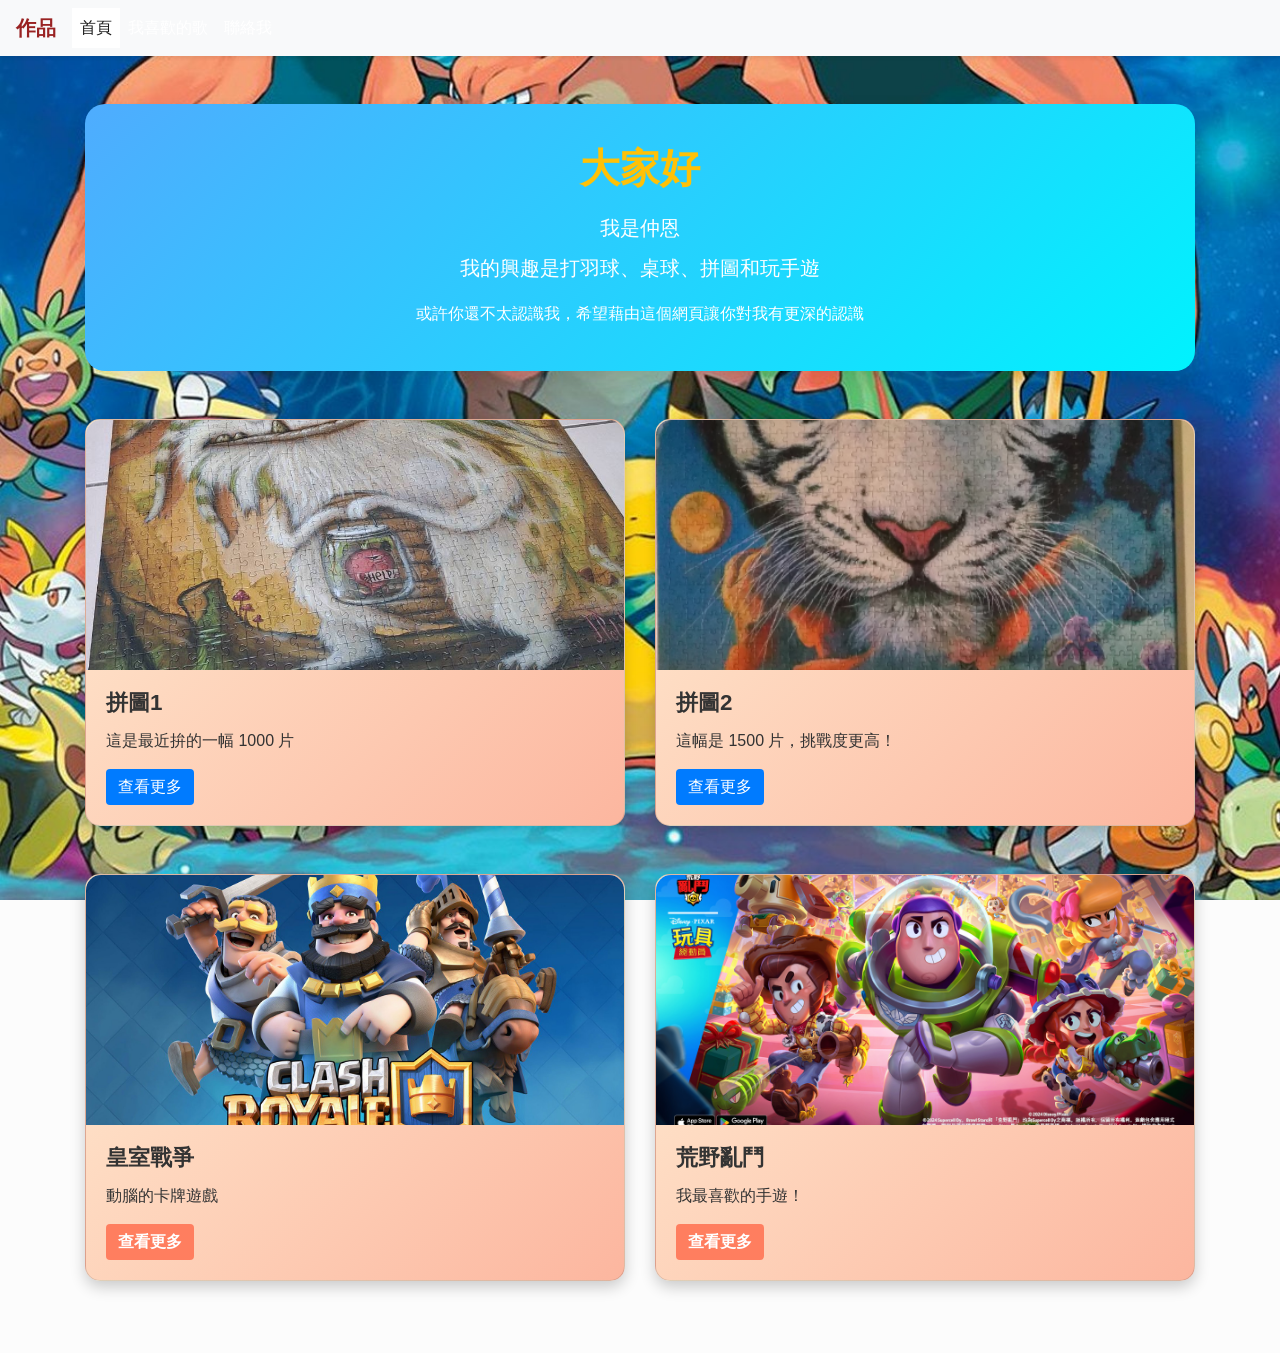
==== commit ff5660b3: "Update index.html" ====
--- a/index.html
+++ b/index.html
@@ -1,260 +1,247 @@
- <!doctype html>
+<!doctype html>
 <html lang="en">
-  <head>
-    <!-- Required meta tags -->
-    <meta charset="utf-8">
-    <meta name="viewport" content="width=device-width, initial-scale=1, shrink-to-fit=no">
-
-    <!-- Bootstrap CSS -->
-    <link rel="stylesheet" href="https://cdn.jsdelivr.net/npm/bootstrap@4.6.2/dist/css/bootstrap.min.css" integrity="sha384-xOolHFLEh07PJGoPkLv1IbcEPTNtaed2xpHsD9ESMhqIYd0nLMwNLD69Npy4HI+N" crossorigin="anonymous">
-<link rel="stylesheet" href="rwd.css">
-    <title>網站主題：仲恩的個人網頁</title>
-  </head>
-  <body>
-    <div class="top">
-      <nav class="navbar navbar-expand-lg navbar-light mbg">
-        <a class="navbar-brand" href="作品.html">  作品</a>
-        <button class="navbar-toggler" type="button" data-toggle="collapse" data-target="#navbarNavDropdown" aria-controls="navbarNavDropdown" aria-expanded="false" aria-label="Toggle navigation">
-          <span class="navbar-toggler-icon"></span>
-        </button>
-        <div class="collapse navbar-collapse" id="navbarNavDropdown">
-          <ul class="navbar-nav">
-            <li class="nav-item active">
-              <a class="nav-link" href="index.html">首頁 <span class="sr-only">(current)</span></a>
-            </li>
-            <li class="nav-item">
-              <a class="nav-link" href="我喜歡的歌.html">我喜歡的歌</a>
-            </li>
-            <li class="nav-item">
-              <a class="nav-link" href="聯絡我.html">聯絡我</a>
-            </li>
-          </ul>
-        </div>
-      </nav>
-    </div>
-
-
-    <div class="container ">
-        <div class="row">
-            <div class="col-12">
-                <div class="box text-center mt-5 text-white">
-                    <h3 class="text-warning font-weight-bold" style="font-size: 2.5rem;">大家好</h3>
-                    
-                    <p>我是仲恩</p>
-                    <p>我的興趣是打羽球、桌球、拼圖和玩手遊</p>
-                    <p>或許你還不太認識我，希望藉由這個網頁讓你對我有更深的認識</p>
-                </div>
-            </div>
-        </div>
-    <div>
-      <style>
-  .card {
-    border-radius: 15px;
-    box-shadow: 0 4px 12px rgba(0, 0, 0, 0.15);
-    transition: transform 0.3s, box-shadow 0.3s;
-  }
-
-  .card:hover {
-    transform: translateY(-5px);
-    box-shadow: 0 8px 20px rgba(0, 0, 0, 0.25);
-  }
-
-  .card-img-top {
-    border-top-left-radius: 15px;
-    border-top-right-radius: 15px;
-    height: 250px;
-    object-fit: cover;
-  }
-
-  .card-title {
-    font-weight: bold;
-    font-size: 1.3rem;
-  }
-
-  .card-text {
-    color: #555;
-  }
-
-  .btn-primary {
-    background-color: #007bff;
-    border: none;
-    transition: background-color 0.3s;
-  }
-
-  .btn-primary:hover {
-    background-color: #0056b3;
-  }
-</style>
-
-<div class="container mt-5">
-  <div class="row">
-    <!-- 第一張卡片 -->
-    <div class="col-md-6 mb-4">
-      <div class="card h-100">
-        <img src="image/1747643511214 (1).jpg" class="card-img-top" alt="拼圖1">
-        <div class="card-body">
-          <h5 class="card-title">拼圖1</h5>
-          <p class="card-text">這是最近拚的一幅 1000 片</p>
-          <a class="btn btn-primary" data-toggle="collapse" href="#more1" role="button" aria-expanded="false" aria-controls="more1">
-      查看更多
-    </a>
-
-    <!-- 隱藏的內容 -->
-    <div class="collapse mt-3" id="more1">
-      <div class="card card-body bg-light">
-       幽默逗趣的 HEYE 來自德國的拼圖品牌,HEYE 的拼圖充滿無限的想像空間！
-專業漫畫家巧妙地將歷史化為一幕幕幽默劇場，用生動的表情和逗趣的動作，在拼圖中講述扣人心弦的故事；更把枯燥的地理變成妙趣橫生的知識冒險。
-每一片拼圖，都是跳躍在畫面中的創意，讓你在拼湊過程中發現驚喜，享受歡樂！
-      </div>
-    </div>
-  
-
-        </div>
-      </div>
-    </div>
-
-    <!-- 第二張卡片 -->
-    <div class="col-md-6 mb-4">
-      <div class="card h-100">
-        <img src="image/987.png" class="card-img-top" alt="拼圖2">
-        <div class="card-body">
-          <h5 class="card-title">拼圖2</h5>
-          <p class="card-text">這幅是 1500 片，挑戰度更高！</p>
-          <a class="btn btn-primary" data-toggle="collapse" href="#more2" role="button" aria-expanded="false" aria-controls="more2">
-      查看更多
-    </a>
-
-    <!-- 隱藏的內容 -->
-    <div class="collapse mt-3" id="more2">
-      <div class="card card-body bg-light">
-        這幅拼圖是動物圖，畫面有白老虎，拼起來時非常放鬆。總共花了我三天時間完成，是目前我最喜歡的一幅！
-      </div>
-    </div>
-  </div>
-</div>
-        </div>
-      </div>
-    </div>
-  </div>
-</div>
-<style>
-  .card {
-    background: linear-gradient(135deg, #ffecd2 0%, #fcb69f 100%);
-    color: #333;
-    border-radius: 15px;
-    box-shadow: 0 6px 15px rgba(0, 0, 0, 0.2);
-    transition: transform 0.3s ease, box-shadow 0.3s ease;
-  }
-
-  .card:hover {
-    transform: scale(1.03);
-    box-shadow: 0 10px 25px rgba(0, 0, 0, 0.3);
-  }
-
-  .card-img-top {
-    height: 250px;
-    object-fit: cover;
-    border-top-left-radius: 15px;
-    border-top-right-radius: 15px;
-  }
-
-  .card-title {
-    font-weight: bold;
-    font-size: 1.4rem;
-  }
-
-  .btn-primary {
-    background-color: #ff7e5f;
-    border: none;
-    font-weight: bold;
-  }
-
-  .btn-primary:hover {
-    background-color: #eb6750;
-  }
-</style>
-<div class="container mt-5">
-  <div class="row">
-    <!-- 第一張卡片 -->
-    <div class="col-md-6 mb-4">
-      <div class="card h-100">
-        <img src="image/74066bfb0d1c636684b44f51f711irj5.jpg" class="card-img-top" alt="">
-        <div class="card-body">
-          <h5 class="card-title">皇室戰爭</h5>
-          <p class="card-text">動腦的卡牌遊戲</p>
-          <a class="btn btn-primary" data-toggle="collapse" href="#more3" role="button" aria-expanded="false" aria-controls="more3">
-      查看更多
-    </a>
-
-    <!-- 隱藏的內容 -->
-    <div class="collapse mt-3" id="more3">
-      <div class="card card-body bg-light">
-       《部落衝突：皇室戰爭》,簡稱《皇室戰爭》,是一款免費增值的手機戰略遊戲。該遊戲衍生自《部落衝突》,融合了交換卡片、塔防和MOBA等多種元素。遊戲由芬蘭游戲公司Supercell研發,並於2016年3月2日全球發行。遊戲採用Q版畫風。
-      </div>
-    </div>
-  
-
-        </div>
-      </div>
-    </div>
-
-    <!-- 第二張卡片 -->
-    <div class="col-md-6 mb-4">
-      <div class="card h-100">
-        <img src="image/4419098.jpg" class="card-img-top" alt="">
-        <div class="card-body">
-          <h5 class="card-title">荒野亂鬥</h5>
-          <p class="card-text">我最喜歡的手遊！</p>
-          <a class="btn btn-primary" data-toggle="collapse" href="#more4" role="button" aria-expanded="false" aria-controls="more4">
-      查看更多
-    </a>
-
-    <!-- 隱藏的內容 -->
-    <div class="collapse mt-3" id="more4">
-      <div class="card card-body bg-light">
-        《荒野亂鬥》是由芬蘭電子遊戲開發商Supercell公司開發和發布的一款的手機實時戰略第三人稱射擊遊戲。 2017年6月14日,Supercell通過YouTube上的直播宣布了這款遊戲。它於2017年6月15日在加拿大的iOS應用商店上架,並於2018年1月19日進行公測。
-      </div>
-    </div>
-  </div>
-</div>
-        </div>
-      </div>
-    </div>
-  </div>
-</div>
-
-
-  
-
-
-    <!-- Optional JavaScript; choose one of the two! -->
-
-    <!-- Option 1: jQuery and Bootstrap Bundle (includes Popper) -->
-    <script src="https://cdn.jsdelivr.net/npm/jquery@3.5.1/dist/jquery.slim.min.js" integrity="sha384-DfXdz2htPH0lsSSs5nCTpuj/zy4C+OGpamoFVy38MVBnE+IbbVYUew+OrCXaRkfj" crossorigin="anonymous"></script>
-    <script src="https://cdn.jsdelivr.net/npm/bootstrap@4.6.2/dist/js/bootstrap.bundle.min.js" integrity="sha384-Fy6S3B9q64WdZWQUiU+q4/2Lc9npb8tCaSX9FK7E8HnRr0Jz8D6OP9dO5Vg3Q9ct" crossorigin="anonymous"></script>
-
-    <!-- Option 2: Separate Popper and Bootstrap JS -->
-    <!--
-    <script src="https://cdn.jsdelivr.net/npm/jquery@3.5.1/dist/jquery.slim.min.js" integrity="sha384-DfXdz2htPH0lsSSs5nCTpuj/zy4C+OGpamoFVy38MVBnE+IbbVYUew+OrCXaRkfj" crossorigin="anonymous"></script>
-    <script src="https://cdn.jsdelivr.net/npm/popper.js@1.16.1/dist/umd/popper.min.js" integrity="sha384-9/reFTGAW83EW2RDu2S0VKaIzap3H66lZH81PoYlFhbGU+6BZp6G7niu735Sk7lN" crossorigin="anonymous"></script>
-    <script src="https://cdn.jsdelivr.net/npm/bootstrap@4.6.2/dist/js/bootstrap.min.js" integrity="sha384-+sLIOodYLS7CIrQpBjl+C7nPvqq+FbNUBDunl/OZv93DB7Ln/533i8e/mZXLi/P+" crossorigin="anonymous"></script>
-    -->
-    <script src="https://ajax.googleapis.com/ajax/libs/jquery/3.3.1/jquery.min.js"></script>
-
-<button type="button" id="BackTop" class="toTop-arrow"></button>
-<script>
-$(function(){
-$('#BackTop').click(function(){
-$('html,body').animate({scrollTop:0}, 333);
-});
-$(window).scroll(function() {
-if ( $(this).scrollTop() > 300 ){
-$('#BackTop').fadeIn(222);
-} else {
-$('#BackTop').stop().fadeOut(222);
-}
-}).scroll();
-});
-</script>
-  </body>
-</html> 
+  <head>
+    <meta charset="utf-8">
+    <meta name="viewport" content="width=device-width, initial-scale=1, shrink-to-fit=no">
+
+    <link rel="stylesheet" href="https://cdn.jsdelivr.net/npm/bootstrap@4.6.2/dist/css/bootstrap.min.css" integrity="sha384-xOolHFLEh07PJGoPkLv1IbcEPTNtaed2xpHsD9ESMhqIYd0nLMwNLD69Npy4HI+N" crossorigin="anonymous">
+    <link rel="stylesheet" href="rwd.css">
+    
+    <title>網站主題：仲恩的個人網頁</title>
+
+    <style>
+      body {
+        background-color: #fcfcfc; /* 新增極淺灰背景，讓卡片更突出 */
+      }
+      
+      /* 新增自介區塊的背景外觀 */
+      .intro-box {
+        background: linear-gradient(135deg, #4facfe 0%, #00f2fe 100%);
+        border-radius: 20px;
+        padding: 40px 20px;
+        box-shadow: 0 8px 20px rgba(0, 0, 0, 0.1);
+      }
+
+      /* 共用的卡片圖片與標題樣式 */
+      .card-img-top {
+        border-top-left-radius: 15px;
+        border-top-right-radius: 15px;
+        height: 250px;
+        object-fit: cover;
+      }
+      .card-title {
+        font-weight: bold;
+        font-size: 1.4rem;
+      }
+
+      /* 第一組：拼圖卡片樣式 */
+      .puzzle-card {
+        border-radius: 15px;
+        box-shadow: 0 4px 12px rgba(0, 0, 0, 0.15);
+        transition: transform 0.3s, box-shadow 0.3s;
+        background-color: #ffffff;
+      }
+      .puzzle-card:hover {
+        transform: translateY(-5px);
+        box-shadow: 0 8px 20px rgba(0, 0, 0, 0.25);
+      }
+      .btn-puzzle {
+        background-color: #007bff;
+        color: white;
+        border: none;
+        transition: background-color 0.3s;
+      }
+      .btn-puzzle:hover {
+        background-color: #0056b3;
+        color: white;
+      }
+
+      /* 第二組：手遊卡片樣式 */
+      .game-card {
+        background: linear-gradient(135deg, #ffecd2 0%, #fcb69f 100%);
+        color: #333;
+        border-radius: 15px;
+        box-shadow: 0 6px 15px rgba(0, 0, 0, 0.2);
+        transition: transform 0.3s ease, box-shadow 0.3s ease;
+      }
+      .game-card:hover {
+        transform: scale(1.03);
+        box-shadow: 0 10px 25px rgba(0, 0, 0, 0.3);
+      }
+      .btn-game {
+        background-color: #ff7e5f;
+        color: white;
+        border: none;
+        font-weight: bold;
+      }
+      .btn-game:hover {
+        background-color: #eb6750;
+        color: white;
+      }
+
+      /* 新增回到最上層按鈕的外觀 */
+      #BackTop {
+        position: fixed;
+        bottom: 30px;
+        right: 30px;
+        width: 50px;
+        height: 50px;
+        background-color: #343a40;
+        color: white;
+        border: none;
+        border-radius: 50%;
+        box-shadow: 0 4px 10px rgba(0,0,0,0.3);
+        font-size: 20px;
+        font-weight: bold;
+        cursor: pointer;
+        display: none; /* 預設隱藏，由你的 JS 控制顯示 */
+        z-index: 9999;
+        transition: background-color 0.3s;
+      }
+      #BackTop:hover {
+        background-color: #007bff;
+      }
+      #BackTop::after {
+        content: "▲";
+      }
+    </style>
+  </head>
+
+  <body>
+    <div class="top sticky-top"> <nav class="navbar navbar-expand-lg navbar-light bg-light shadow-sm mbg">
+        <a class="navbar-brand font-weight-bold" href="作品.html">作品</a>
+        <button class="navbar-toggler" type="button" data-toggle="collapse" data-target="#navbarNavDropdown" aria-controls="navbarNavDropdown" aria-expanded="false" aria-label="Toggle navigation">
+          <span class="navbar-toggler-icon"></span>
+        </button>
+        <div class="collapse navbar-collapse" id="navbarNavDropdown">
+          <ul class="navbar-nav">
+            <li class="nav-item active">
+              <a class="nav-link" href="index.html">首頁 <span class="sr-only">(current)</span></a>
+            </li>
+            <li class="nav-item">
+              <a class="nav-link" href="我喜歡的歌.html">我喜歡的歌</a>
+            </li>
+            <li class="nav-item">
+              <a class="nav-link" href="聯絡我.html">聯絡我</a>
+            </li>
+          </ul>
+        </div>
+      </nav>
+    </div>
+
+    <div class="container">
+        <div class="row">
+            <div class="col-12">
+                <div class="box intro-box text-center mt-5 text-white">
+                    <h3 class="text-warning font-weight-bold mb-4" style="font-size: 2.5rem;">大家好</h3>
+                    <p class="h5 mb-3">我是仲恩</p>
+                    <p class="h5 mb-3">我的興趣是打羽球、桌球、拼圖和玩手遊</p>
+                    <p class="h6 mt-4">或許你還不太認識我，希望藉由這個網頁讓你對我有更深的認識</p>
+                </div>
+            </div>
+        </div>
+    </div>
+
+    <div class="container mt-5">
+      <div class="row">
+        <div class="col-md-6 mb-4">
+          <div class="card puzzle-card h-100">
+            <img src="image/1747643511214 (1).jpg" class="card-img-top" alt="拼圖1">
+            <div class="card-body">
+              <h5 class="card-title">拼圖1</h5>
+              <p class="card-text">這是最近拚的一幅 1000 片</p>
+              <a class="btn btn-puzzle" data-toggle="collapse" href="#more1" role="button" aria-expanded="false" aria-controls="more1">
+                查看更多
+              </a>
+              <div class="collapse mt-3" id="more1">
+                <div class="card card-body bg-light">
+                  幽默逗趣的 HEYE 來自德國的拼圖品牌,HEYE 的拼圖充滿無限的想像空間！
+                  專業漫畫家巧妙地將歷史化為一幕幕幽默劇場，用生動的表情和逗趣的動作，在拼圖中講述扣人心弦的故事；更把枯燥的地理變成妙趣橫生的知識冒險。
+                  每一片拼圖，都是跳躍在畫面中的創意，讓你在拼湊過程中發現驚喜，享受歡樂！
+                </div>
+              </div>
+            </div>
+          </div>
+        </div>
+
+        <div class="col-md-6 mb-4">
+          <div class="card puzzle-card h-100">
+            <img src="image/987.png" class="card-img-top" alt="拼圖2">
+            <div class="card-body">
+              <h5 class="card-title">拼圖2</h5>
+              <p class="card-text">這幅是 1500 片，挑戰度更高！</p>
+              <a class="btn btn-puzzle" data-toggle="collapse" href="#more2" role="button" aria-expanded="false" aria-controls="more2">
+                查看更多
+              </a>
+              <div class="collapse mt-3" id="more2">
+                <div class="card card-body bg-light">
+                  這幅拼圖是動物圖，畫面有白老虎，拼起來時非常放鬆。總共花了我三天時間完成，是目前我最喜歡的一幅！
+                </div>
+              </div>
+            </div>
+          </div>
+        </div>
+      </div>
+    </div>
+
+    <div class="container mt-4 mb-5">
+      <div class="row">
+        <div class="col-md-6 mb-4">
+          <div class="card game-card h-100">
+            <img src="image/74066bfb0d1c636684b44f51f711irj5.jpg" class="card-img-top" alt="皇室戰爭">
+            <div class="card-body">
+              <h5 class="card-title">皇室戰爭</h5>
+              <p class="card-text">動腦的卡牌遊戲</p>
+              <a class="btn btn-game" data-toggle="collapse" href="#more3" role="button" aria-expanded="false" aria-controls="more3">
+                查看更多
+              </a>
+              <div class="collapse mt-3" id="more3">
+                <div class="card card-body bg-light text-dark">
+                  《部落衝突：皇室戰爭》,簡稱《皇室戰爭》,是一款免費增值的手機戰略遊戲。該遊戲衍生自《部落衝突》,融合了交換卡片、塔防和MOBA等多種元素。遊戲由芬蘭游戲公司Supercell研發,並於2016年3月2日全球發行。遊戲採用Q版畫風。
+                </div>
+              </div>
+            </div>
+          </div>
+        </div>
+
+        <div class="col-md-6 mb-4">
+          <div class="card game-card h-100">
+            <img src="image/4419098.jpg" class="card-img-top" alt="荒野亂鬥">
+            <div class="card-body">
+              <h5 class="card-title">荒野亂鬥</h5>
+              <p class="card-text">我最喜歡的手遊！</p>
+              <a class="btn btn-game" data-toggle="collapse" href="#more4" role="button" aria-expanded="false" aria-controls="more4">
+                查看更多
+              </a>
+              <div class="collapse mt-3" id="more4">
+                <div class="card card-body bg-light text-dark">
+                  《荒野亂鬥》是由芬蘭電子遊戲開發商Supercell公司開發和發布的一款的手機實時戰略第三人稱射擊遊戲。 2017年6月14日,Supercell通過YouTube上的直播宣布了這款遊戲。它於2017年6月15日在加拿大的iOS應用商店上架,並於2018年1月19日進行公測。
+                </div>
+              </div>
+            </div>
+          </div>
+        </div>
+      </div>
+    </div>
+
+    <button type="button" id="BackTop" class="toTop-arrow"></button>
+
+    <script src="https://ajax.googleapis.com/ajax/libs/jquery/3.5.1/jquery.min.js"></script>
+    <script src="https://cdn.jsdelivr.net/npm/bootstrap@4.6.2/dist/js/bootstrap.bundle.min.js" integrity="sha384-Fy6S3B9q64WdZWQUiU+q4/2Lc9npb8tCaSX9FK7E8HnRr0Jz8D6OP9dO5Vg3Q9ct" crossorigin="anonymous"></script>
+
+    <script>
+    $(function(){
+      $('#BackTop').click(function(){
+        $('html,body').animate({scrollTop:0}, 333);
+      });
+      $(window).scroll(function() {
+        if ( $(this).scrollTop() > 300 ){
+          $('#BackTop').fadeIn(222);
+        } else {
+          $('#BackTop').stop().fadeOut(222);
+        }
+      }).scroll();
+    });
+    </script>
+  </body>
+</html>
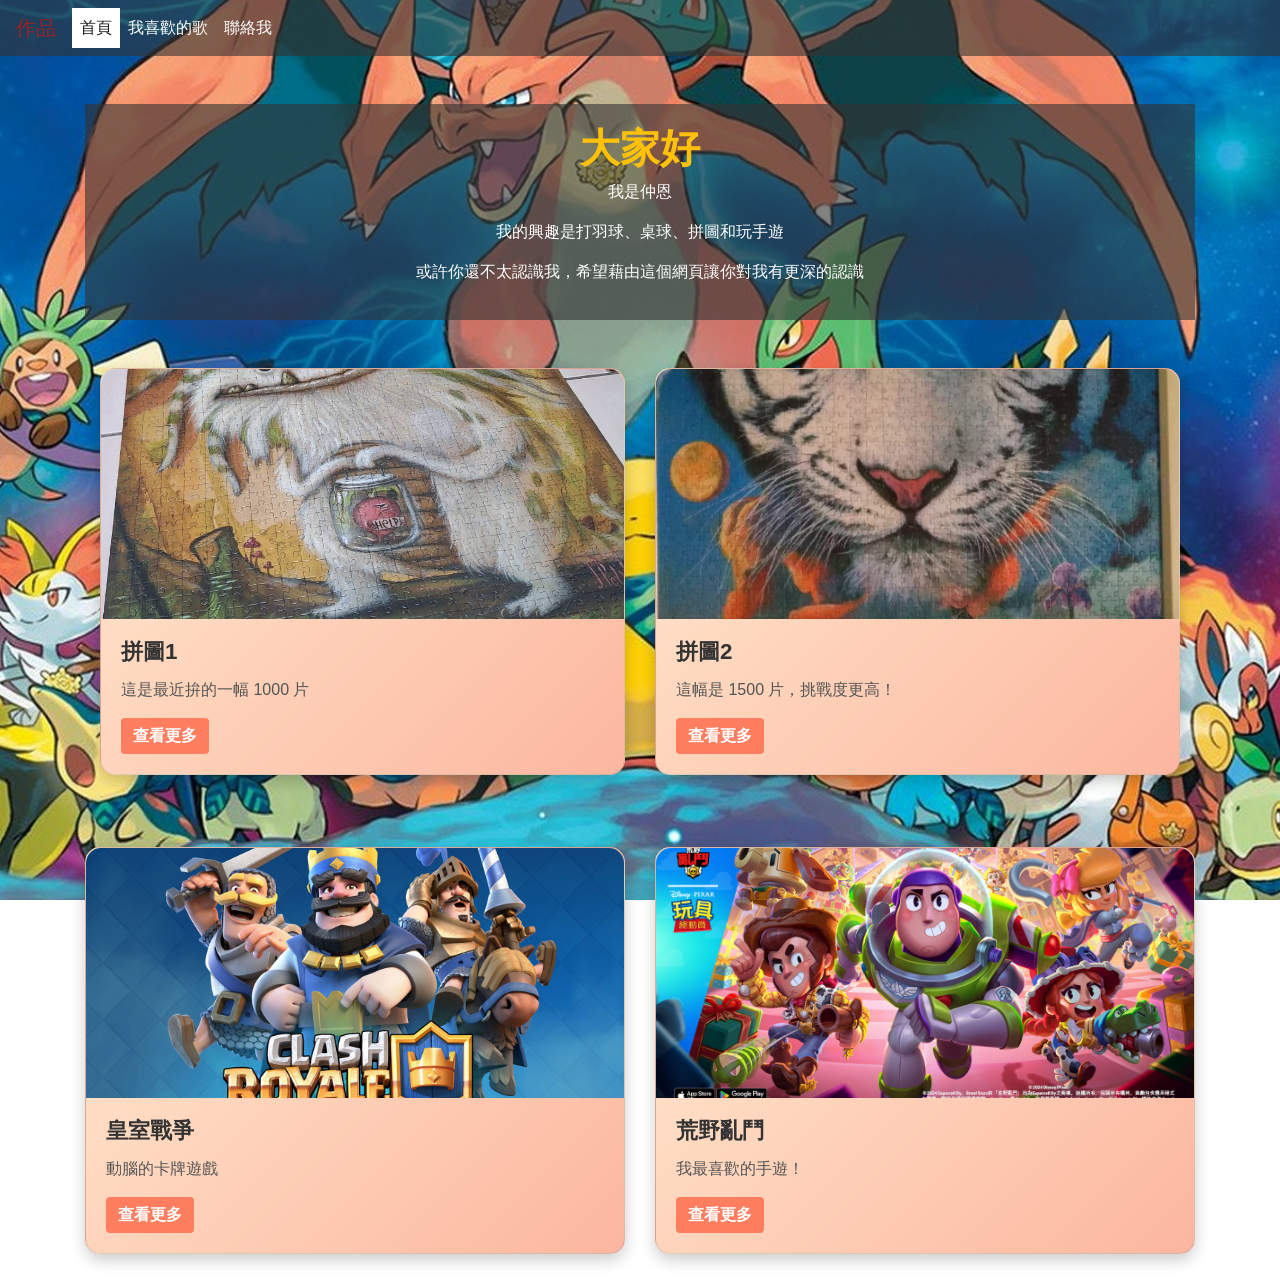
==== commit 03f0a984: "Update index.html" ====
--- a/index.html
+++ b/index.html
@@ -1,115 +1,19 @@
-<!doctype html>
+ <!doctype html>
 <html lang="en">
   <head>
+    <!-- Required meta tags -->
     <meta charset="utf-8">
     <meta name="viewport" content="width=device-width, initial-scale=1, shrink-to-fit=no">
 
+    <!-- Bootstrap CSS -->
     <link rel="stylesheet" href="https://cdn.jsdelivr.net/npm/bootstrap@4.6.2/dist/css/bootstrap.min.css" integrity="sha384-xOolHFLEh07PJGoPkLv1IbcEPTNtaed2xpHsD9ESMhqIYd0nLMwNLD69Npy4HI+N" crossorigin="anonymous">
-    <link rel="stylesheet" href="rwd.css">
-    
+<link rel="stylesheet" href="rwd.css">
     <title>網站主題：仲恩的個人網頁</title>
-
-    <style>
-      body {
-        background-color: #fcfcfc; /* 新增極淺灰背景，讓卡片更突出 */
-      }
-      
-      /* 新增自介區塊的背景外觀 */
-      .intro-box {
-        background: linear-gradient(135deg, #4facfe 0%, #00f2fe 100%);
-        border-radius: 20px;
-        padding: 40px 20px;
-        box-shadow: 0 8px 20px rgba(0, 0, 0, 0.1);
-      }
-
-      /* 共用的卡片圖片與標題樣式 */
-      .card-img-top {
-        border-top-left-radius: 15px;
-        border-top-right-radius: 15px;
-        height: 250px;
-        object-fit: cover;
-      }
-      .card-title {
-        font-weight: bold;
-        font-size: 1.4rem;
-      }
-
-      /* 第一組：拼圖卡片樣式 */
-      .puzzle-card {
-        border-radius: 15px;
-        box-shadow: 0 4px 12px rgba(0, 0, 0, 0.15);
-        transition: transform 0.3s, box-shadow 0.3s;
-        background-color: #ffffff;
-      }
-      .puzzle-card:hover {
-        transform: translateY(-5px);
-        box-shadow: 0 8px 20px rgba(0, 0, 0, 0.25);
-      }
-      .btn-puzzle {
-        background-color: #007bff;
-        color: white;
-        border: none;
-        transition: background-color 0.3s;
-      }
-      .btn-puzzle:hover {
-        background-color: #0056b3;
-        color: white;
-      }
-
-      /* 第二組：手遊卡片樣式 */
-      .game-card {
-        background: linear-gradient(135deg, #ffecd2 0%, #fcb69f 100%);
-        color: #333;
-        border-radius: 15px;
-        box-shadow: 0 6px 15px rgba(0, 0, 0, 0.2);
-        transition: transform 0.3s ease, box-shadow 0.3s ease;
-      }
-      .game-card:hover {
-        transform: scale(1.03);
-        box-shadow: 0 10px 25px rgba(0, 0, 0, 0.3);
-      }
-      .btn-game {
-        background-color: #ff7e5f;
-        color: white;
-        border: none;
-        font-weight: bold;
-      }
-      .btn-game:hover {
-        background-color: #eb6750;
-        color: white;
-      }
-
-      /* 新增回到最上層按鈕的外觀 */
-      #BackTop {
-        position: fixed;
-        bottom: 30px;
-        right: 30px;
-        width: 50px;
-        height: 50px;
-        background-color: #343a40;
-        color: white;
-        border: none;
-        border-radius: 50%;
-        box-shadow: 0 4px 10px rgba(0,0,0,0.3);
-        font-size: 20px;
-        font-weight: bold;
-        cursor: pointer;
-        display: none; /* 預設隱藏，由你的 JS 控制顯示 */
-        z-index: 9999;
-        transition: background-color 0.3s;
-      }
-      #BackTop:hover {
-        background-color: #007bff;
-      }
-      #BackTop::after {
-        content: "▲";
-      }
-    </style>
   </head>
-
   <body>
-    <div class="top sticky-top"> <nav class="navbar navbar-expand-lg navbar-light bg-light shadow-sm mbg">
-        <a class="navbar-brand font-weight-bold" href="作品.html">作品</a>
+    <div class="top">
+      <nav class="navbar navbar-expand-lg navbar-light mbg">
+        <a class="navbar-brand" href="作品.html">  作品</a>
         <button class="navbar-toggler" type="button" data-toggle="collapse" data-target="#navbarNavDropdown" aria-controls="navbarNavDropdown" aria-expanded="false" aria-label="Toggle navigation">
           <span class="navbar-toggler-icon"></span>
         </button>
@@ -129,119 +33,228 @@
       </nav>
     </div>
 
-    <div class="container">
+
+    <div class="container ">
         <div class="row">
             <div class="col-12">
-                <div class="box intro-box text-center mt-5 text-white">
-                    <h3 class="text-warning font-weight-bold mb-4" style="font-size: 2.5rem;">大家好</h3>
-                    <p class="h5 mb-3">我是仲恩</p>
-                    <p class="h5 mb-3">我的興趣是打羽球、桌球、拼圖和玩手遊</p>
-                    <p class="h6 mt-4">或許你還不太認識我，希望藉由這個網頁讓你對我有更深的認識</p>
+                <div class="box text-center mt-5 text-white">
+                    <h3 class="text-warning font-weight-bold" style="font-size: 2.5rem;">大家好</h3>
+                    
+                    <p>我是仲恩</p>
+                    <p>我的興趣是打羽球、桌球、拼圖和玩手遊</p>
+                    <p>或許你還不太認識我，希望藉由這個網頁讓你對我有更深的認識</p>
                 </div>
             </div>
         </div>
-    </div>
-
-    <div class="container mt-5">
-      <div class="row">
-        <div class="col-md-6 mb-4">
-          <div class="card puzzle-card h-100">
-            <img src="image/1747643511214 (1).jpg" class="card-img-top" alt="拼圖1">
-            <div class="card-body">
-              <h5 class="card-title">拼圖1</h5>
-              <p class="card-text">這是最近拚的一幅 1000 片</p>
-              <a class="btn btn-puzzle" data-toggle="collapse" href="#more1" role="button" aria-expanded="false" aria-controls="more1">
-                查看更多
-              </a>
-              <div class="collapse mt-3" id="more1">
-                <div class="card card-body bg-light">
-                  幽默逗趣的 HEYE 來自德國的拼圖品牌,HEYE 的拼圖充滿無限的想像空間！
-                  專業漫畫家巧妙地將歷史化為一幕幕幽默劇場，用生動的表情和逗趣的動作，在拼圖中講述扣人心弦的故事；更把枯燥的地理變成妙趣橫生的知識冒險。
-                  每一片拼圖，都是跳躍在畫面中的創意，讓你在拼湊過程中發現驚喜，享受歡樂！
-                </div>
-              </div>
-            </div>
-          </div>
-        </div>
-
-        <div class="col-md-6 mb-4">
-          <div class="card puzzle-card h-100">
-            <img src="image/987.png" class="card-img-top" alt="拼圖2">
-            <div class="card-body">
-              <h5 class="card-title">拼圖2</h5>
-              <p class="card-text">這幅是 1500 片，挑戰度更高！</p>
-              <a class="btn btn-puzzle" data-toggle="collapse" href="#more2" role="button" aria-expanded="false" aria-controls="more2">
-                查看更多
-              </a>
-              <div class="collapse mt-3" id="more2">
-                <div class="card card-body bg-light">
-                  這幅拼圖是動物圖，畫面有白老虎，拼起來時非常放鬆。總共花了我三天時間完成，是目前我最喜歡的一幅！
-                </div>
-              </div>
-            </div>
-          </div>
-        </div>
-      </div>
-    </div>
-
-    <div class="container mt-4 mb-5">
-      <div class="row">
-        <div class="col-md-6 mb-4">
-          <div class="card game-card h-100">
-            <img src="image/74066bfb0d1c636684b44f51f711irj5.jpg" class="card-img-top" alt="皇室戰爭">
-            <div class="card-body">
-              <h5 class="card-title">皇室戰爭</h5>
-              <p class="card-text">動腦的卡牌遊戲</p>
-              <a class="btn btn-game" data-toggle="collapse" href="#more3" role="button" aria-expanded="false" aria-controls="more3">
-                查看更多
-              </a>
-              <div class="collapse mt-3" id="more3">
-                <div class="card card-body bg-light text-dark">
-                  《部落衝突：皇室戰爭》,簡稱《皇室戰爭》,是一款免費增值的手機戰略遊戲。該遊戲衍生自《部落衝突》,融合了交換卡片、塔防和MOBA等多種元素。遊戲由芬蘭游戲公司Supercell研發,並於2016年3月2日全球發行。遊戲採用Q版畫風。
-                </div>
-              </div>
-            </div>
-          </div>
-        </div>
-
-        <div class="col-md-6 mb-4">
-          <div class="card game-card h-100">
-            <img src="image/4419098.jpg" class="card-img-top" alt="荒野亂鬥">
-            <div class="card-body">
-              <h5 class="card-title">荒野亂鬥</h5>
-              <p class="card-text">我最喜歡的手遊！</p>
-              <a class="btn btn-game" data-toggle="collapse" href="#more4" role="button" aria-expanded="false" aria-controls="more4">
-                查看更多
-              </a>
-              <div class="collapse mt-3" id="more4">
-                <div class="card card-body bg-light text-dark">
-                  《荒野亂鬥》是由芬蘭電子遊戲開發商Supercell公司開發和發布的一款的手機實時戰略第三人稱射擊遊戲。 2017年6月14日,Supercell通過YouTube上的直播宣布了這款遊戲。它於2017年6月15日在加拿大的iOS應用商店上架,並於2018年1月19日進行公測。
-                </div>
-              </div>
-            </div>
-          </div>
-        </div>
-      </div>
-    </div>
-
-    <button type="button" id="BackTop" class="toTop-arrow"></button>
-
-    <script src="https://ajax.googleapis.com/ajax/libs/jquery/3.5.1/jquery.min.js"></script>
+    <div>
+      <style>
+  .card {
+    border-radius: 15px;
+    box-shadow: 0 4px 12px rgba(0, 0, 0, 0.15);
+    transition: transform 0.3s, box-shadow 0.3s;
+  }
+
+  .card:hover {
+    transform: translateY(-5px);
+    box-shadow: 0 8px 20px rgba(0, 0, 0, 0.25);
+  }
+
+  .card-img-top {
+    border-top-left-radius: 15px;
+    border-top-right-radius: 15px;
+    height: 250px;
+    object-fit: cover;
+  }
+
+  .card-title {
+    font-weight: bold;
+    font-size: 1.3rem;
+  }
+
+  .card-text {
+    color: #555;
+  }
+
+  .btn-primary {
+    background-color: #007bff;
+    border: none;
+    transition: background-color 0.3s;
+  }
+
+  .btn-primary:hover {
+    background-color: #0056b3;
+  }
+</style>
+
+<div class="container mt-5">
+  <div class="row">
+    <!-- 第一張卡片 -->
+    <div class="col-md-6 mb-4">
+      <div class="card h-100">
+        <img src="image/1747643511214 (1).jpg" class="card-img-top" alt="拼圖1">
+        <div class="card-body">
+          <h5 class="card-title">拼圖1</h5>
+          <p class="card-text">這是最近拚的一幅 1000 片</p>
+          <a class="btn btn-primary" data-toggle="collapse" href="#more1" role="button" aria-expanded="false" aria-controls="more1">
+      查看更多
+    </a>
+
+    <!-- 隱藏的內容 -->
+    <div class="collapse mt-3" id="more1">
+      <div class="card card-body bg-light">
+       幽默逗趣的 HEYE 來自德國的拼圖品牌,HEYE 的拼圖充滿無限的想像空間！
+專業漫畫家巧妙地將歷史化為一幕幕幽默劇場，用生動的表情和逗趣的動作，在拼圖中講述扣人心弦的故事；更把枯燥的地理變成妙趣橫生的知識冒險。
+每一片拼圖，都是跳躍在畫面中的創意，讓你在拼湊過程中發現驚喜，享受歡樂！
+      </div>
+    </div>
+  
+
+        </div>
+      </div>
+    </div>
+
+    <!-- 第二張卡片 -->
+    <div class="col-md-6 mb-4">
+      <div class="card h-100">
+        <img src="image/987.png" class="card-img-top" alt="拼圖2">
+        <div class="card-body">
+          <h5 class="card-title">拼圖2</h5>
+          <p class="card-text">這幅是 1500 片，挑戰度更高！</p>
+          <a class="btn btn-primary" data-toggle="collapse" href="#more2" role="button" aria-expanded="false" aria-controls="more2">
+      查看更多
+    </a>
+
+    <!-- 隱藏的內容 -->
+    <div class="collapse mt-3" id="more2">
+      <div class="card card-body bg-light">
+        這幅拼圖是動物圖，畫面有白老虎，拼起來時非常放鬆。總共花了我三天時間完成，是目前我最喜歡的一幅！
+      </div>
+    </div>
+  </div>
+</div>
+        </div>
+      </div>
+    </div>
+  </div>
+</div>
+<style>
+  .card {
+    background: linear-gradient(135deg, #ffecd2 0%, #fcb69f 100%);
+    color: #333;
+    border-radius: 15px;
+    box-shadow: 0 6px 15px rgba(0, 0, 0, 0.2);
+    transition: transform 0.3s ease, box-shadow 0.3s ease;
+  }
+
+  .card:hover {
+    transform: scale(1.03);
+    box-shadow: 0 10px 25px rgba(0, 0, 0, 0.3);
+  }
+
+  .card-img-top {
+    height: 250px;
+    object-fit: cover;
+    border-top-left-radius: 15px;
+    border-top-right-radius: 15px;
+  }
+
+  .card-title {
+    font-weight: bold;
+    font-size: 1.4rem;
+  }
+
+  .btn-primary {
+    background-color: #ff7e5f;
+    border: none;
+    font-weight: bold;
+  }
+
+  .btn-primary:hover {
+    background-color: #eb6750;
+  }
+</style>
+<div class="container mt-5">
+  <div class="row">
+    <!-- 第一張卡片 -->
+    <div class="col-md-6 mb-4">
+      <div class="card h-100">
+        <img src="image/74066bfb0d1c636684b44f51f711irj5.jpg" class="card-img-top" alt="">
+        <div class="card-body">
+          <h5 class="card-title">皇室戰爭</h5>
+          <p class="card-text">動腦的卡牌遊戲</p>
+          <a class="btn btn-primary" data-toggle="collapse" href="#more3" role="button" aria-expanded="false" aria-controls="more3">
+      查看更多
+    </a>
+
+    <!-- 隱藏的內容 -->
+    <div class="collapse mt-3" id="more3">
+      <div class="card card-body bg-light">
+       《部落衝突：皇室戰爭》,簡稱《皇室戰爭》,是一款免費增值的手機戰略遊戲。該遊戲衍生自《部落衝突》,融合了交換卡片、塔防和MOBA等多種元素。遊戲由芬蘭游戲公司Supercell研發,並於2016年3月2日全球發行。遊戲採用Q版畫風。
+      </div>
+    </div>
+  
+
+        </div>
+      </div>
+    </div>
+
+    <!-- 第二張卡片 -->
+    <div class="col-md-6 mb-4">
+      <div class="card h-100">
+        <img src="image/4419098.jpg" class="card-img-top" alt="">
+        <div class="card-body">
+          <h5 class="card-title">荒野亂鬥</h5>
+          <p class="card-text">我最喜歡的手遊！</p>
+          <a class="btn btn-primary" data-toggle="collapse" href="#more4" role="button" aria-expanded="false" aria-controls="more4">
+      查看更多
+    </a>
+
+    <!-- 隱藏的內容 -->
+    <div class="collapse mt-3" id="more4">
+      <div class="card card-body bg-light">
+        《荒野亂鬥》是由芬蘭電子遊戲開發商Supercell公司開發和發布的一款的手機實時戰略第三人稱射擊遊戲。 2017年6月14日,Supercell通過YouTube上的直播宣布了這款遊戲。它於2017年6月15日在加拿大的iOS應用商店上架,並於2018年1月19日進行公測。
+      </div>
+    </div>
+  </div>
+</div>
+        </div>
+      </div>
+    </div>
+  </div>
+</div>
+
+
+  
+
+
+    <!-- Optional JavaScript; choose one of the two! -->
+
+    <!-- Option 1: jQuery and Bootstrap Bundle (includes Popper) -->
+    <script src="https://cdn.jsdelivr.net/npm/jquery@3.5.1/dist/jquery.slim.min.js" integrity="sha384-DfXdz2htPH0lsSSs5nCTpuj/zy4C+OGpamoFVy38MVBnE+IbbVYUew+OrCXaRkfj" crossorigin="anonymous"></script>
     <script src="https://cdn.jsdelivr.net/npm/bootstrap@4.6.2/dist/js/bootstrap.bundle.min.js" integrity="sha384-Fy6S3B9q64WdZWQUiU+q4/2Lc9npb8tCaSX9FK7E8HnRr0Jz8D6OP9dO5Vg3Q9ct" crossorigin="anonymous"></script>
 
-    <script>
-    $(function(){
-      $('#BackTop').click(function(){
-        $('html,body').animate({scrollTop:0}, 333);
-      });
-      $(window).scroll(function() {
-        if ( $(this).scrollTop() > 300 ){
-          $('#BackTop').fadeIn(222);
-        } else {
-          $('#BackTop').stop().fadeOut(222);
-        }
-      }).scroll();
-    });
-    </script>
+    <!-- Option 2: Separate Popper and Bootstrap JS -->
+    <!--
+    <script src="https://cdn.jsdelivr.net/npm/jquery@3.5.1/dist/jquery.slim.min.js" integrity="sha384-DfXdz2htPH0lsSSs5nCTpuj/zy4C+OGpamoFVy38MVBnE+IbbVYUew+OrCXaRkfj" crossorigin="anonymous"></script>
+    <script src="https://cdn.jsdelivr.net/npm/popper.js@1.16.1/dist/umd/popper.min.js" integrity="sha384-9/reFTGAW83EW2RDu2S0VKaIzap3H66lZH81PoYlFhbGU+6BZp6G7niu735Sk7lN" crossorigin="anonymous"></script>
+    <script src="https://cdn.jsdelivr.net/npm/bootstrap@4.6.2/dist/js/bootstrap.min.js" integrity="sha384-+sLIOodYLS7CIrQpBjl+C7nPvqq+FbNUBDunl/OZv93DB7Ln/533i8e/mZXLi/P+" crossorigin="anonymous"></script>
+    -->
+    <script src="https://ajax.googleapis.com/ajax/libs/jquery/3.3.1/jquery.min.js"></script>
+
+<button type="button" id="BackTop" class="toTop-arrow"></button>
+<script>
+$(function(){
+$('#BackTop').click(function(){
+$('html,body').animate({scrollTop:0}, 333);
+});
+$(window).scroll(function() {
+if ( $(this).scrollTop() > 300 ){
+$('#BackTop').fadeIn(222);
+} else {
+$('#BackTop').stop().fadeOut(222);
+}
+}).scroll();
+});
+</script>
   </body>
 </html>
